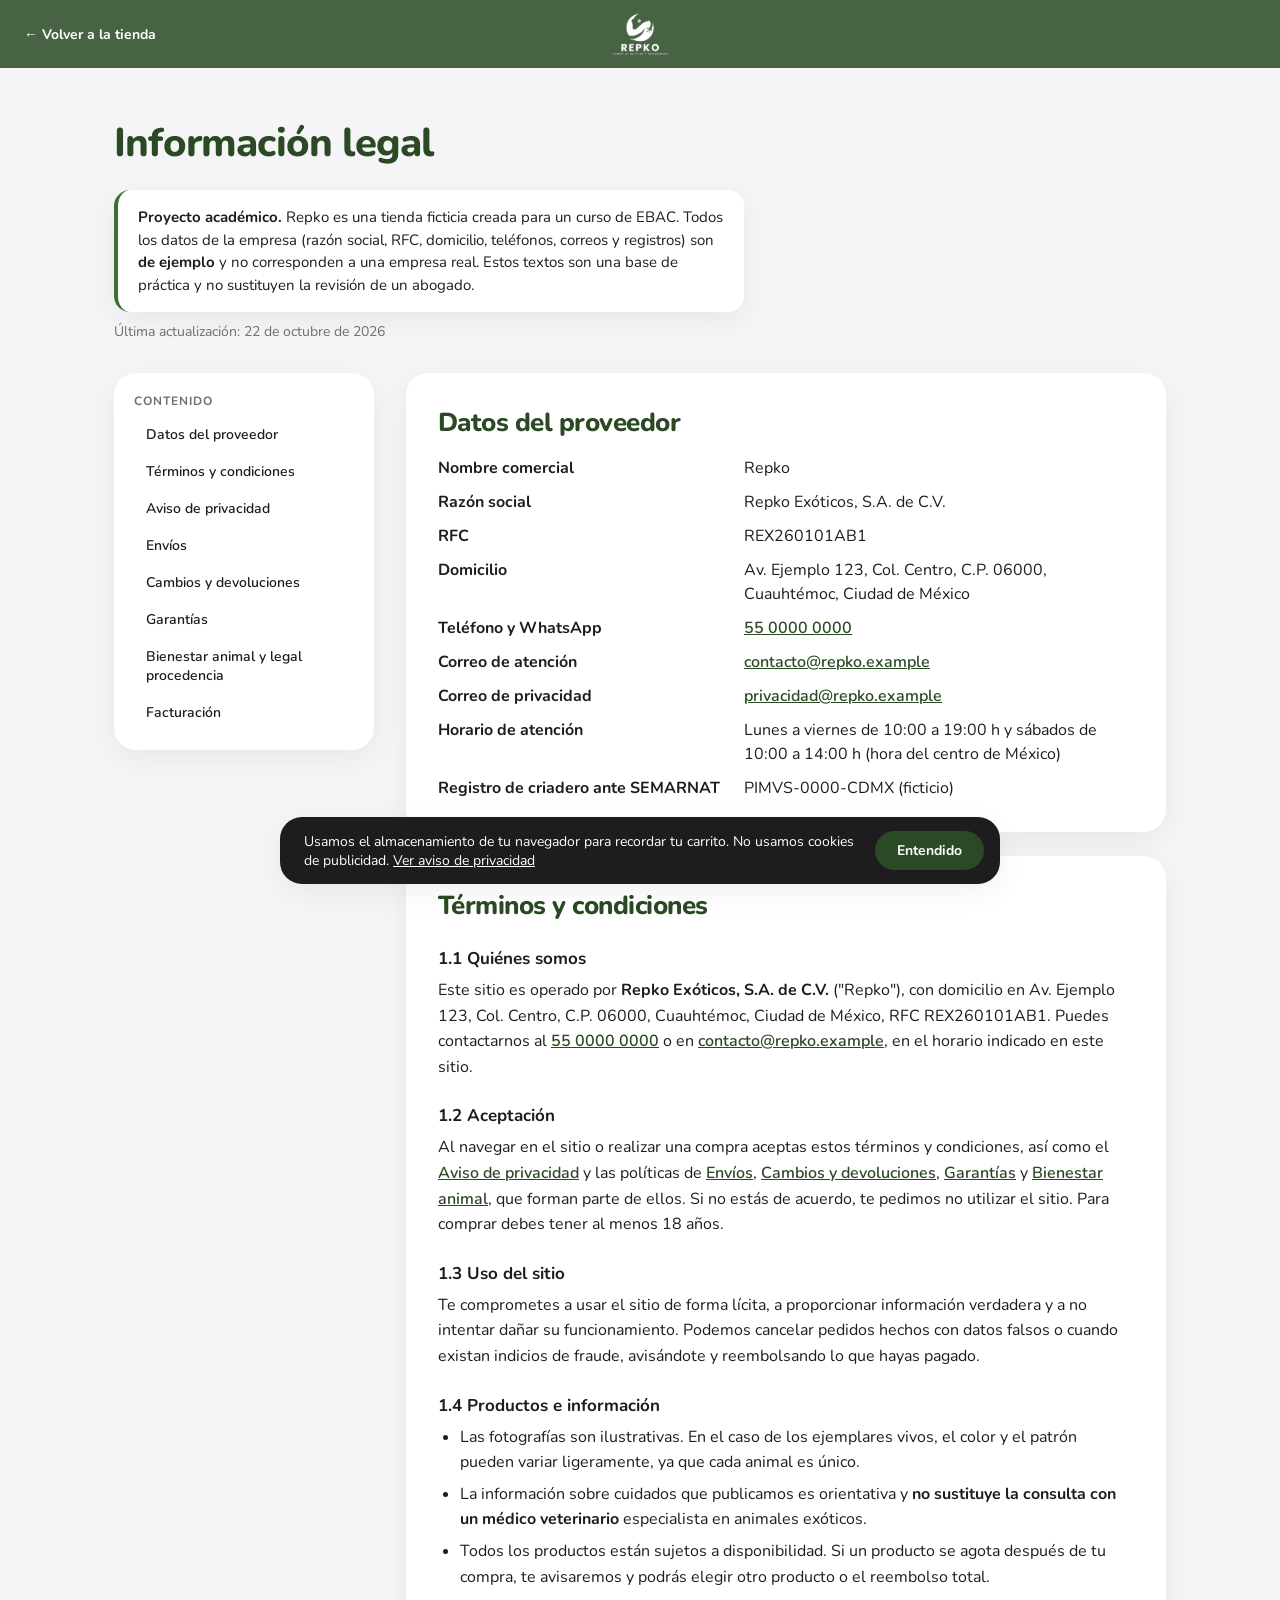
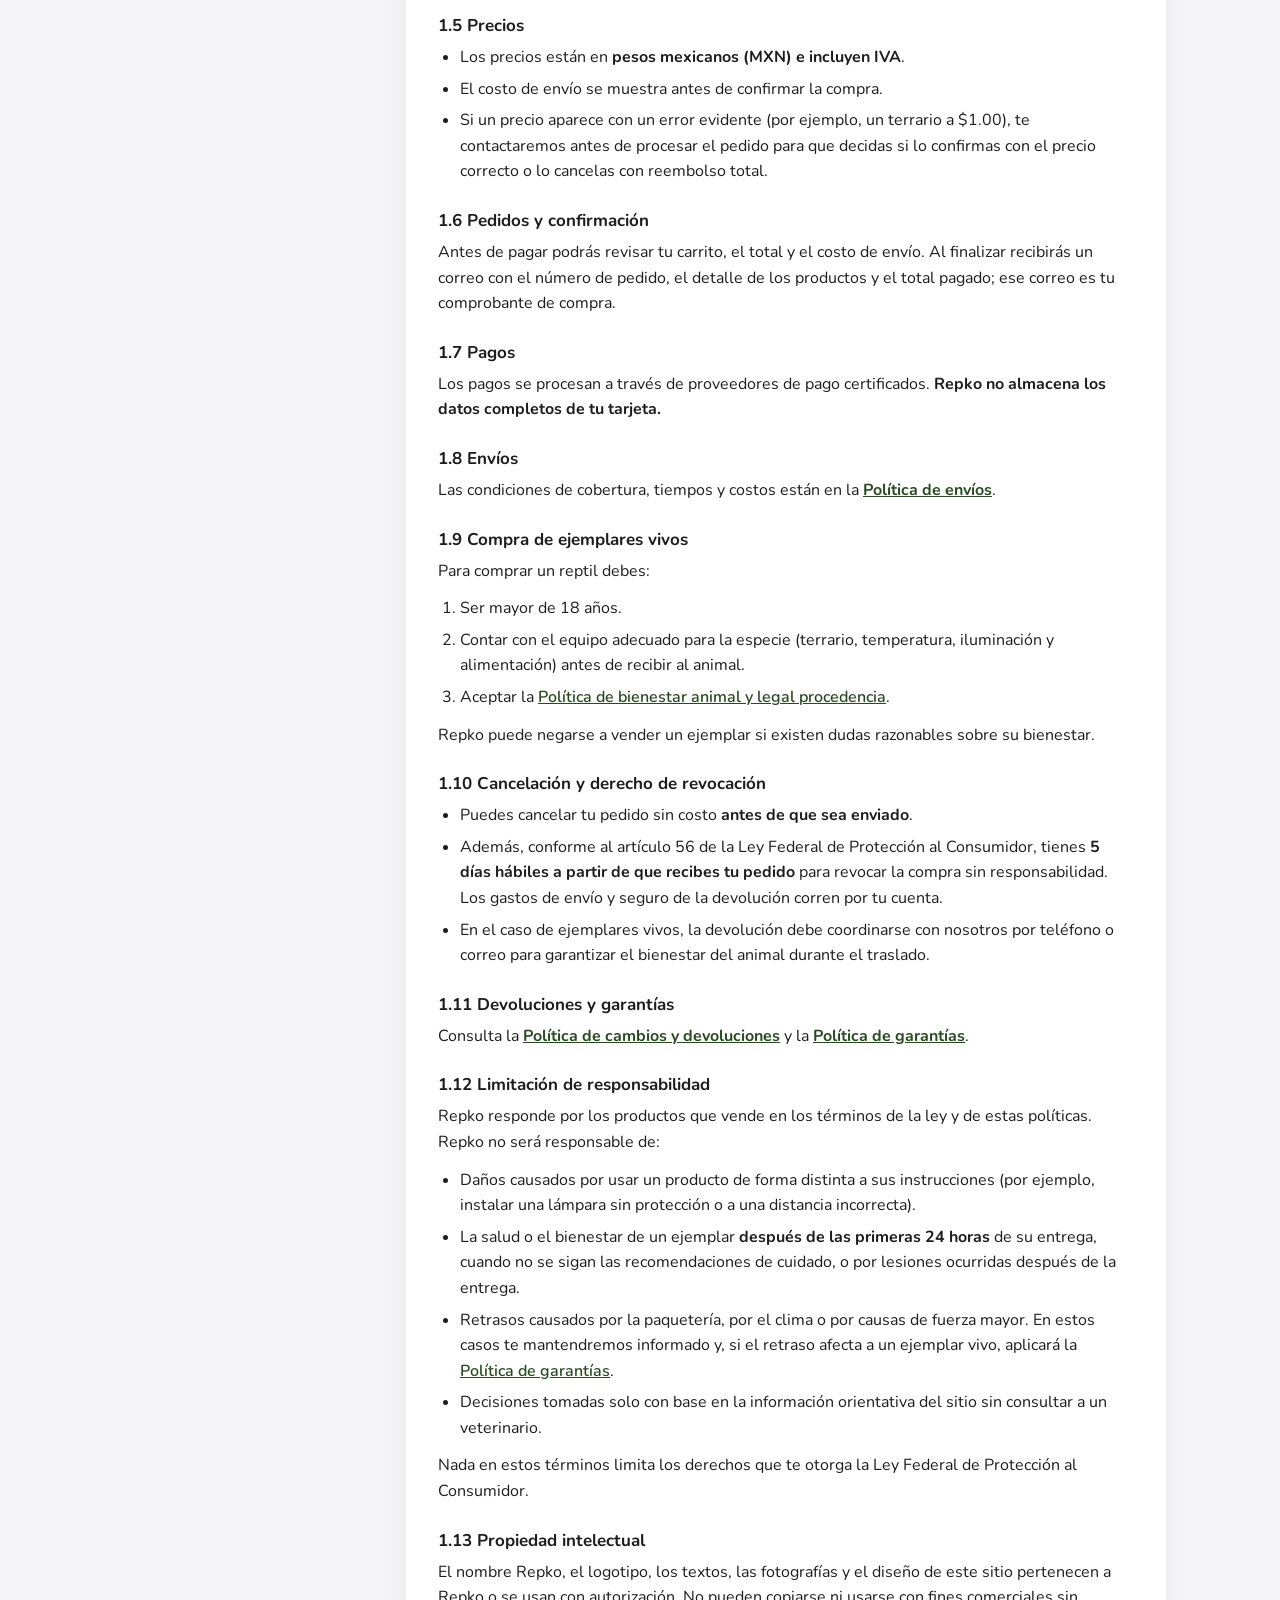
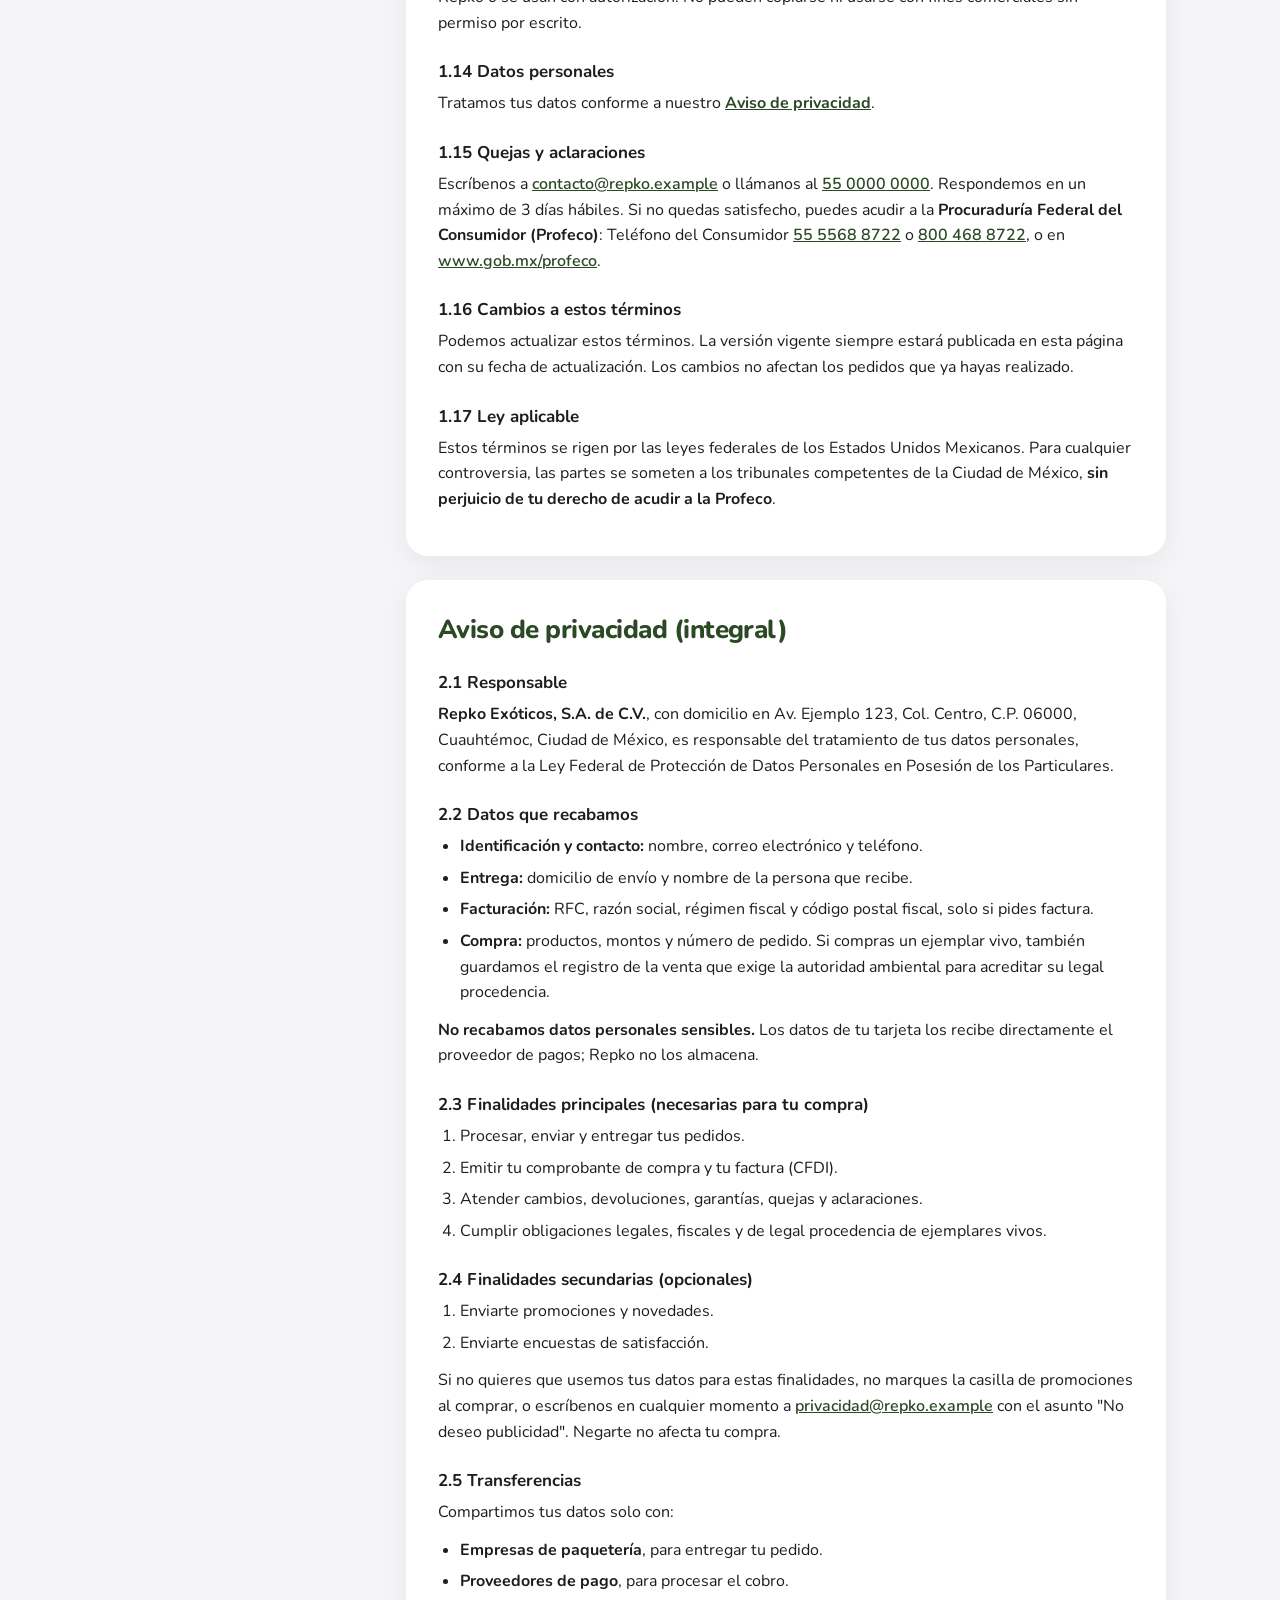
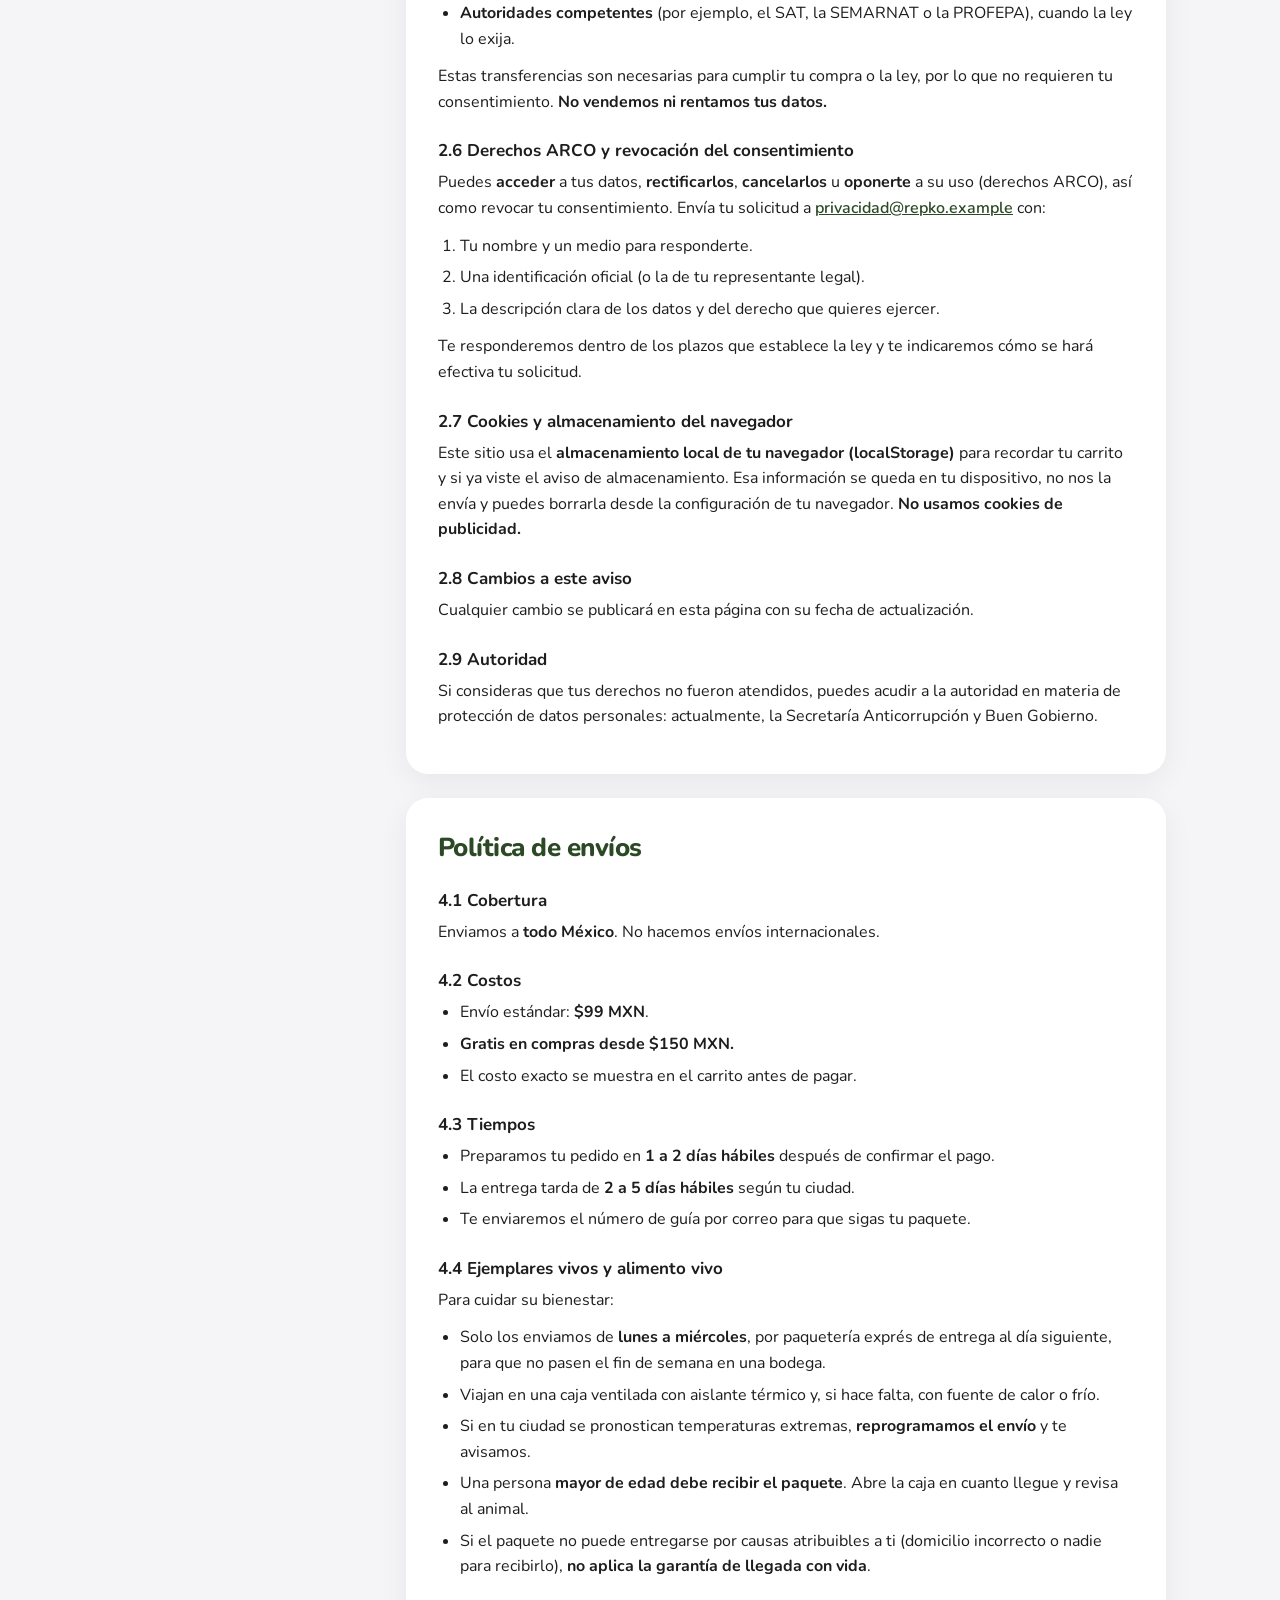
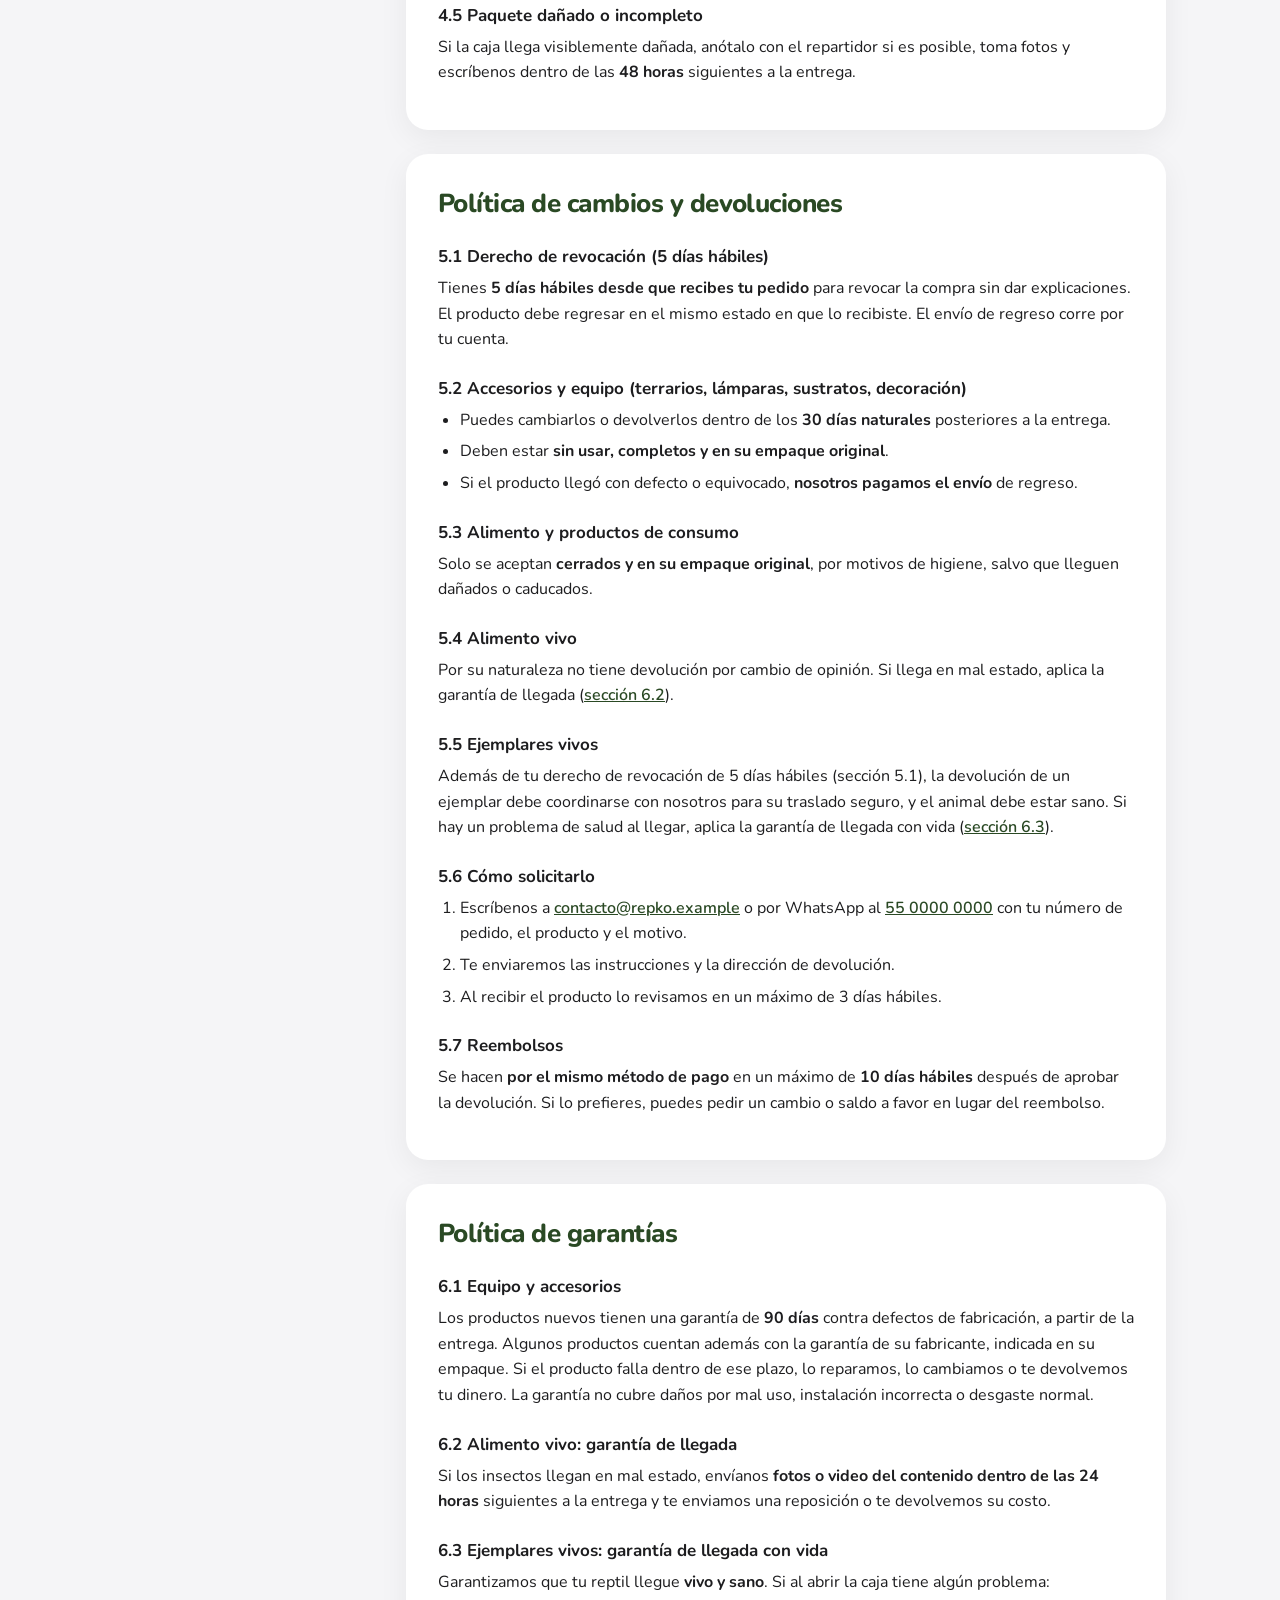
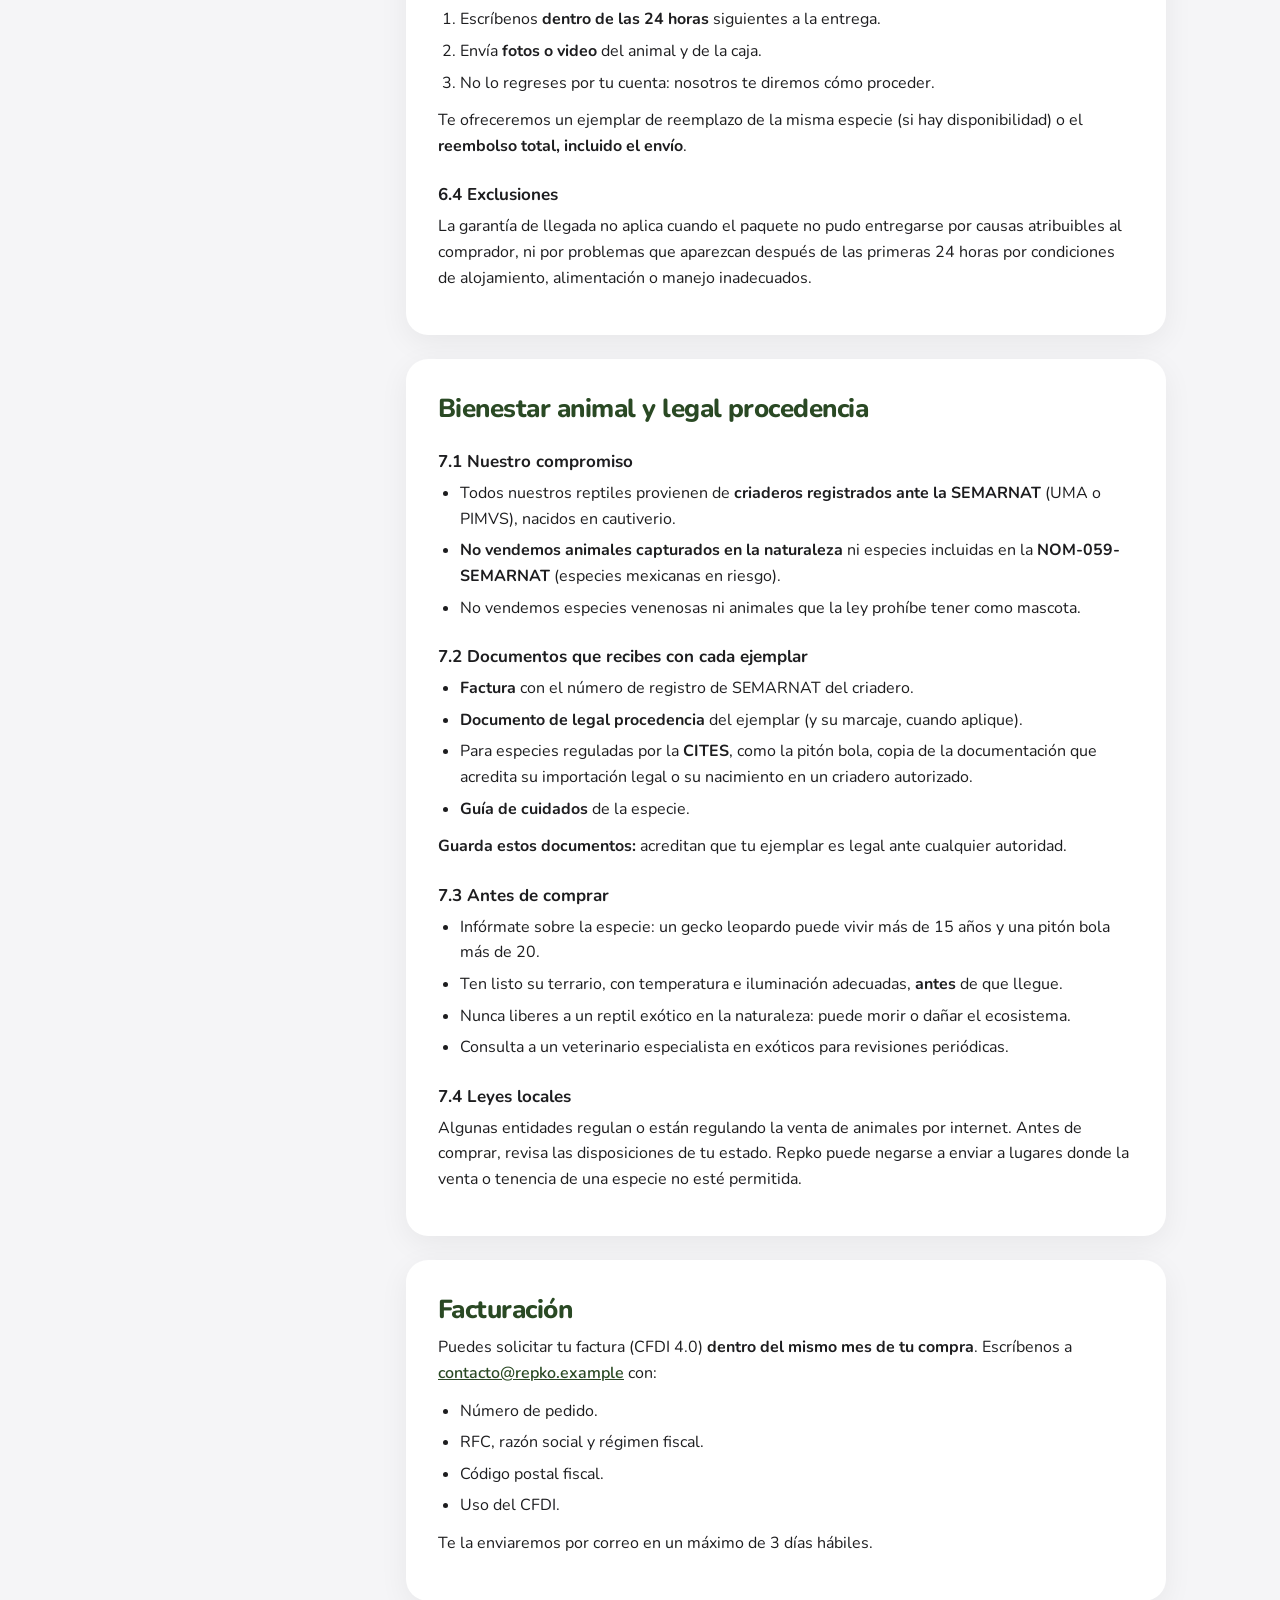
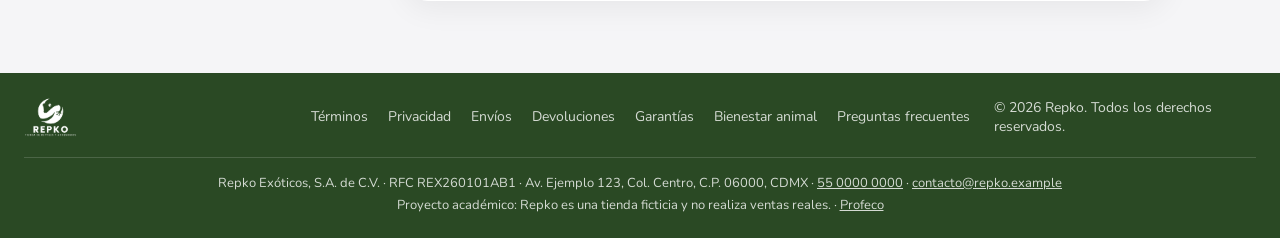
==== legal.html @ b45bcc35 "Preparacion de pagina para informacion y legalidades, clasulas, terminos y conficiones, etc. Confirm" ====
<!DOCTYPE html>
<html lang="es">
<head>
    <meta charset="UTF-8">
    <meta name="viewport" content="width=device-width, initial-scale=1.0">
    <link rel="preconnect" href="https://fonts.googleapis.com">
    <link rel="preconnect" href="https://fonts.gstatic.com" crossorigin>
    <link href="https://fonts.googleapis.com/css2?family=Nunito:ital,wght@0,200..1000;1,200..1000&display=swap" rel="stylesheet">
    <link rel="stylesheet" href="css/styles.css">
    <title>Información legal | Repko</title>
</head>
<body>
    <header class="header header--legal">
        <a class="header__back" href="index.html">← Volver a la tienda</a>
        <a class="header__home" href="index.html">
            <img class="header__logo" src="img/logos/repko_logo_blanco_transparente.png" alt="Repko, ir a la tienda">
        </a>
    </header>

    <main class="legal">
        <div class="legal__intro">
            <h1 class="legal__title">Información legal</h1>
            <p class="legal__notice"><strong>Proyecto académico.</strong> Repko es una tienda ficticia creada para un curso de EBAC. Todos los datos de la empresa (razón social, RFC, domicilio, teléfonos, correos y registros) son <strong>de ejemplo</strong> y no corresponden a una empresa real. Estos textos son una base de práctica y no sustituyen la revisión de un abogado.</p>
            <p class="legal__updated">Última actualización: 22 de octubre de 2026</p>
        </div>

        <div class="legal__layout">
            <!-- Índice -->
            <nav class="legal__index" aria-label="Índice de la información legal">
                <p class="legal__index-title">Contenido</p>
                <ul class="legal__index-list">
                    <li><a class="legal__index-link" href="#proveedor">Datos del proveedor</a></li>
                    <li><a class="legal__index-link" href="#terminos">Términos y condiciones</a></li>
                    <li><a class="legal__index-link" href="#privacidad">Aviso de privacidad</a></li>
                    <li><a class="legal__index-link" href="#envios">Envíos</a></li>
                    <li><a class="legal__index-link" href="#devoluciones">Cambios y devoluciones</a></li>
                    <li><a class="legal__index-link" href="#garantias">Garantías</a></li>
                    <li><a class="legal__index-link" href="#bienestar">Bienestar animal y legal procedencia</a></li>
                    <li><a class="legal__index-link" href="#facturacion">Facturación</a></li>
                </ul>
            </nav>

            <div class="legal__content">
                <!-- 0. Datos del proveedor -->
                <section class="legal__section" id="proveedor">
                    <h2 class="legal__heading">Datos del proveedor</h2>
                    <dl class="legal__data">
                        <dt>Nombre comercial</dt>
                        <dd>Repko</dd>
                        <dt>Razón social</dt>
                        <dd>Repko Exóticos, S.A. de C.V.</dd>
                        <dt>RFC</dt>
                        <dd>REX260101AB1</dd>
                        <dt>Domicilio</dt>
                        <dd>Av. Ejemplo 123, Col. Centro, C.P. 06000, Cuauhtémoc, Ciudad de México</dd>
                        <dt>Teléfono y WhatsApp</dt>
                        <dd><a href="tel:+525500000000">55 0000 0000</a></dd>
                        <dt>Correo de atención</dt>
                        <dd><a href="mailto:contacto@repko.example">contacto@repko.example</a></dd>
                        <dt>Correo de privacidad</dt>
                        <dd><a href="mailto:privacidad@repko.example">privacidad@repko.example</a></dd>
                        <dt>Horario de atención</dt>
                        <dd>Lunes a viernes de 10:00 a 19:00 h y sábados de 10:00 a 14:00 h (hora del centro de México)</dd>
                        <dt>Registro de criadero ante SEMARNAT</dt>
                        <dd>PIMVS-0000-CDMX (ficticio)</dd>
                    </dl>
                </section>

                <!-- 1. Términos y condiciones -->
                <section class="legal__section" id="terminos">
                    <h2 class="legal__heading">Términos y condiciones</h2>

                    <h3>1.1 Quiénes somos</h3>
                    <p>Este sitio es operado por <strong>Repko Exóticos, S.A. de C.V.</strong> ("Repko"), con domicilio en Av. Ejemplo 123, Col. Centro, C.P. 06000, Cuauhtémoc, Ciudad de México, RFC REX260101AB1. Puedes contactarnos al <a href="tel:+525500000000">55 0000 0000</a> o en <a href="mailto:contacto@repko.example">contacto@repko.example</a>, en el horario indicado en este sitio.</p>

                    <h3>1.2 Aceptación</h3>
                    <p>Al navegar en el sitio o realizar una compra aceptas estos términos y condiciones, así como el <a href="#privacidad">Aviso de privacidad</a> y las políticas de <a href="#envios">Envíos</a>, <a href="#devoluciones">Cambios y devoluciones</a>, <a href="#garantias">Garantías</a> y <a href="#bienestar">Bienestar animal</a>, que forman parte de ellos. Si no estás de acuerdo, te pedimos no utilizar el sitio. Para comprar debes tener al menos 18 años.</p>

                    <h3>1.3 Uso del sitio</h3>
                    <p>Te comprometes a usar el sitio de forma lícita, a proporcionar información verdadera y a no intentar dañar su funcionamiento. Podemos cancelar pedidos hechos con datos falsos o cuando existan indicios de fraude, avisándote y reembolsando lo que hayas pagado.</p>

                    <h3>1.4 Productos e información</h3>
                    <ul>
                        <li>Las fotografías son ilustrativas. En el caso de los ejemplares vivos, el color y el patrón pueden variar ligeramente, ya que cada animal es único.</li>
                        <li>La información sobre cuidados que publicamos es orientativa y <strong>no sustituye la consulta con un médico veterinario</strong> especialista en animales exóticos.</li>
                        <li>Todos los productos están sujetos a disponibilidad. Si un producto se agota después de tu compra, te avisaremos y podrás elegir otro producto o el reembolso total.</li>
                    </ul>

                    <h3>1.5 Precios</h3>
                    <ul>
                        <li>Los precios están en <strong>pesos mexicanos (MXN) e incluyen IVA</strong>.</li>
                        <li>El costo de envío se muestra antes de confirmar la compra.</li>
                        <li>Si un precio aparece con un error evidente (por ejemplo, un terrario a $1.00), te contactaremos antes de procesar el pedido para que decidas si lo confirmas con el precio correcto o lo cancelas con reembolso total.</li>
                    </ul>

                    <h3>1.6 Pedidos y confirmación</h3>
                    <p>Antes de pagar podrás revisar tu carrito, el total y el costo de envío. Al finalizar recibirás un correo con el número de pedido, el detalle de los productos y el total pagado; ese correo es tu comprobante de compra.</p>

                    <h3>1.7 Pagos</h3>
                    <p>Los pagos se procesan a través de proveedores de pago certificados. <strong>Repko no almacena los datos completos de tu tarjeta.</strong></p>

                    <h3>1.8 Envíos</h3>
                    <p>Las condiciones de cobertura, tiempos y costos están en la <a href="#envios"><strong>Política de envíos</strong></a>.</p>

                    <h3>1.9 Compra de ejemplares vivos</h3>
                    <p>Para comprar un reptil debes:</p>
                    <ol>
                        <li>Ser mayor de 18 años.</li>
                        <li>Contar con el equipo adecuado para la especie (terrario, temperatura, iluminación y alimentación) antes de recibir al animal.</li>
                        <li>Aceptar la <a href="#bienestar">Política de bienestar animal y legal procedencia</a>.</li>
                    </ol>
                    <p>Repko puede negarse a vender un ejemplar si existen dudas razonables sobre su bienestar.</p>

                    <h3>1.10 Cancelación y derecho de revocación</h3>
                    <ul>
                        <li>Puedes cancelar tu pedido sin costo <strong>antes de que sea enviado</strong>.</li>
                        <li>Además, conforme al artículo 56 de la Ley Federal de Protección al Consumidor, tienes <strong>5 días hábiles a partir de que recibes tu pedido</strong> para revocar la compra sin responsabilidad. Los gastos de envío y seguro de la devolución corren por tu cuenta.</li>
                        <li>En el caso de ejemplares vivos, la devolución debe coordinarse con nosotros por teléfono o correo para garantizar el bienestar del animal durante el traslado.</li>
                    </ul>

                    <h3>1.11 Devoluciones y garantías</h3>
                    <p>Consulta la <a href="#devoluciones"><strong>Política de cambios y devoluciones</strong></a> y la <a href="#garantias"><strong>Política de garantías</strong></a>.</p>

                    <h3>1.12 Limitación de responsabilidad</h3>
                    <p>Repko responde por los productos que vende en los términos de la ley y de estas políticas. Repko no será responsable de:</p>
                    <ul>
                        <li>Daños causados por usar un producto de forma distinta a sus instrucciones (por ejemplo, instalar una lámpara sin protección o a una distancia incorrecta).</li>
                        <li>La salud o el bienestar de un ejemplar <strong>después de las primeras 24 horas</strong> de su entrega, cuando no se sigan las recomendaciones de cuidado, o por lesiones ocurridas después de la entrega.</li>
                        <li>Retrasos causados por la paquetería, por el clima o por causas de fuerza mayor. En estos casos te mantendremos informado y, si el retraso afecta a un ejemplar vivo, aplicará la <a href="#garantias">Política de garantías</a>.</li>
                        <li>Decisiones tomadas solo con base en la información orientativa del sitio sin consultar a un veterinario.</li>
                    </ul>
                    <p>Nada en estos términos limita los derechos que te otorga la Ley Federal de Protección al Consumidor.</p>

                    <h3>1.13 Propiedad intelectual</h3>
                    <p>El nombre Repko, el logotipo, los textos, las fotografías y el diseño de este sitio pertenecen a Repko o se usan con autorización. No pueden copiarse ni usarse con fines comerciales sin permiso por escrito.</p>

                    <h3>1.14 Datos personales</h3>
                    <p>Tratamos tus datos conforme a nuestro <a href="#privacidad"><strong>Aviso de privacidad</strong></a>.</p>

                    <h3>1.15 Quejas y aclaraciones</h3>
                    <p>Escríbenos a <a href="mailto:contacto@repko.example">contacto@repko.example</a> o llámanos al <a href="tel:+525500000000">55 0000 0000</a>. Respondemos en un máximo de 3 días hábiles. Si no quedas satisfecho, puedes acudir a la <strong>Procuraduría Federal del Consumidor (Profeco)</strong>: Teléfono del Consumidor <a href="tel:+525555688722">55 5568 8722</a> o <a href="tel:8004688722">800 468 8722</a>, o en <a href="https://www.gob.mx/profeco" target="_blank" rel="noopener">www.gob.mx/profeco</a>.</p>

                    <h3>1.16 Cambios a estos términos</h3>
                    <p>Podemos actualizar estos términos. La versión vigente siempre estará publicada en esta página con su fecha de actualización. Los cambios no afectan los pedidos que ya hayas realizado.</p>

                    <h3>1.17 Ley aplicable</h3>
                    <p>Estos términos se rigen por las leyes federales de los Estados Unidos Mexicanos. Para cualquier controversia, las partes se someten a los tribunales competentes de la Ciudad de México, <strong>sin perjuicio de tu derecho de acudir a la Profeco</strong>.</p>
                </section>

                <!-- 2. Aviso de privacidad -->
                <section class="legal__section" id="privacidad">
                    <h2 class="legal__heading">Aviso de privacidad (integral)</h2>

                    <h3>2.1 Responsable</h3>
                    <p><strong>Repko Exóticos, S.A. de C.V.</strong>, con domicilio en Av. Ejemplo 123, Col. Centro, C.P. 06000, Cuauhtémoc, Ciudad de México, es responsable del tratamiento de tus datos personales, conforme a la Ley Federal de Protección de Datos Personales en Posesión de los Particulares.</p>

                    <h3>2.2 Datos que recabamos</h3>
                    <ul>
                        <li><strong>Identificación y contacto:</strong> nombre, correo electrónico y teléfono.</li>
                        <li><strong>Entrega:</strong> domicilio de envío y nombre de la persona que recibe.</li>
                        <li><strong>Facturación:</strong> RFC, razón social, régimen fiscal y código postal fiscal, solo si pides factura.</li>
                        <li><strong>Compra:</strong> productos, montos y número de pedido. Si compras un ejemplar vivo, también guardamos el registro de la venta que exige la autoridad ambiental para acreditar su legal procedencia.</li>
                    </ul>
                    <p><strong>No recabamos datos personales sensibles.</strong> Los datos de tu tarjeta los recibe directamente el proveedor de pagos; Repko no los almacena.</p>

                    <h3>2.3 Finalidades principales (necesarias para tu compra)</h3>
                    <ol>
                        <li>Procesar, enviar y entregar tus pedidos.</li>
                        <li>Emitir tu comprobante de compra y tu factura (CFDI).</li>
                        <li>Atender cambios, devoluciones, garantías, quejas y aclaraciones.</li>
                        <li>Cumplir obligaciones legales, fiscales y de legal procedencia de ejemplares vivos.</li>
                    </ol>

                    <h3>2.4 Finalidades secundarias (opcionales)</h3>
                    <ol>
                        <li>Enviarte promociones y novedades.</li>
                        <li>Enviarte encuestas de satisfacción.</li>
                    </ol>
                    <p>Si no quieres que usemos tus datos para estas finalidades, no marques la casilla de promociones al comprar, o escríbenos en cualquier momento a <a href="mailto:privacidad@repko.example">privacidad@repko.example</a> con el asunto "No deseo publicidad". Negarte no afecta tu compra.</p>

                    <h3>2.5 Transferencias</h3>
                    <p>Compartimos tus datos solo con:</p>
                    <ul>
                        <li><strong>Empresas de paquetería</strong>, para entregar tu pedido.</li>
                        <li><strong>Proveedores de pago</strong>, para procesar el cobro.</li>
                        <li><strong>Autoridades competentes</strong> (por ejemplo, el SAT, la SEMARNAT o la PROFEPA), cuando la ley lo exija.</li>
                    </ul>
                    <p>Estas transferencias son necesarias para cumplir tu compra o la ley, por lo que no requieren tu consentimiento. <strong>No vendemos ni rentamos tus datos.</strong></p>

                    <h3>2.6 Derechos ARCO y revocación del consentimiento</h3>
                    <p>Puedes <strong>acceder</strong> a tus datos, <strong>rectificarlos</strong>, <strong>cancelarlos</strong> u <strong>oponerte</strong> a su uso (derechos ARCO), así como revocar tu consentimiento. Envía tu solicitud a <a href="mailto:privacidad@repko.example">privacidad@repko.example</a> con:</p>
                    <ol>
                        <li>Tu nombre y un medio para responderte.</li>
                        <li>Una identificación oficial (o la de tu representante legal).</li>
                        <li>La descripción clara de los datos y del derecho que quieres ejercer.</li>
                    </ol>
                    <p>Te responderemos dentro de los plazos que establece la ley y te indicaremos cómo se hará efectiva tu solicitud.</p>

                    <h3>2.7 Cookies y almacenamiento del navegador</h3>
                    <p>Este sitio usa el <strong>almacenamiento local de tu navegador (localStorage)</strong> para recordar tu carrito y si ya viste el aviso de almacenamiento. Esa información se queda en tu dispositivo, no nos la envía y puedes borrarla desde la configuración de tu navegador. <strong>No usamos cookies de publicidad.</strong></p>

                    <h3>2.8 Cambios a este aviso</h3>
                    <p>Cualquier cambio se publicará en esta página con su fecha de actualización.</p>

                    <h3>2.9 Autoridad</h3>
                    <p>Si consideras que tus derechos no fueron atendidos, puedes acudir a la autoridad en materia de protección de datos personales: actualmente, la Secretaría Anticorrupción y Buen Gobierno.</p>
                </section>

                <!-- 4. Política de envíos -->
                <section class="legal__section" id="envios">
                    <h2 class="legal__heading">Política de envíos</h2>

                    <h3>4.1 Cobertura</h3>
                    <p>Enviamos a <strong>todo México</strong>. No hacemos envíos internacionales.</p>

                    <h3>4.2 Costos</h3>
                    <ul>
                        <li>Envío estándar: <strong>$99 MXN</strong>.</li>
                        <li><strong>Gratis en compras desde $150 MXN.</strong></li>
                        <li>El costo exacto se muestra en el carrito antes de pagar.</li>
                    </ul>

                    <h3>4.3 Tiempos</h3>
                    <ul>
                        <li>Preparamos tu pedido en <strong>1 a 2 días hábiles</strong> después de confirmar el pago.</li>
                        <li>La entrega tarda de <strong>2 a 5 días hábiles</strong> según tu ciudad.</li>
                        <li>Te enviaremos el número de guía por correo para que sigas tu paquete.</li>
                    </ul>

                    <h3>4.4 Ejemplares vivos y alimento vivo</h3>
                    <p>Para cuidar su bienestar:</p>
                    <ul>
                        <li>Solo los enviamos de <strong>lunes a miércoles</strong>, por paquetería exprés de entrega al día siguiente, para que no pasen el fin de semana en una bodega.</li>
                        <li>Viajan en una caja ventilada con aislante térmico y, si hace falta, con fuente de calor o frío.</li>
                        <li>Si en tu ciudad se pronostican temperaturas extremas, <strong>reprogramamos el envío</strong> y te avisamos.</li>
                        <li>Una persona <strong>mayor de edad debe recibir el paquete</strong>. Abre la caja en cuanto llegue y revisa al animal.</li>
                        <li>Si el paquete no puede entregarse por causas atribuibles a ti (domicilio incorrecto o nadie para recibirlo), <strong>no aplica la garantía de llegada con vida</strong>.</li>
                    </ul>

                    <h3>4.5 Paquete dañado o incompleto</h3>
                    <p>Si la caja llega visiblemente dañada, anótalo con el repartidor si es posible, toma fotos y escríbenos dentro de las <strong>48 horas</strong> siguientes a la entrega.</p>
                </section>

                <!-- 5. Política de cambios y devoluciones -->
                <section class="legal__section" id="devoluciones">
                    <h2 class="legal__heading">Política de cambios y devoluciones</h2>

                    <h3>5.1 Derecho de revocación (5 días hábiles)</h3>
                    <p>Tienes <strong>5 días hábiles desde que recibes tu pedido</strong> para revocar la compra sin dar explicaciones. El producto debe regresar en el mismo estado en que lo recibiste. El envío de regreso corre por tu cuenta.</p>

                    <h3>5.2 Accesorios y equipo (terrarios, lámparas, sustratos, decoración)</h3>
                    <ul>
                        <li>Puedes cambiarlos o devolverlos dentro de los <strong>30 días naturales</strong> posteriores a la entrega.</li>
                        <li>Deben estar <strong>sin usar, completos y en su empaque original</strong>.</li>
                        <li>Si el producto llegó con defecto o equivocado, <strong>nosotros pagamos el envío</strong> de regreso.</li>
                    </ul>

                    <h3>5.3 Alimento y productos de consumo</h3>
                    <p>Solo se aceptan <strong>cerrados y en su empaque original</strong>, por motivos de higiene, salvo que lleguen dañados o caducados.</p>

                    <h3>5.4 Alimento vivo</h3>
                    <p>Por su naturaleza no tiene devolución por cambio de opinión. Si llega en mal estado, aplica la garantía de llegada (<a href="#garantias">sección 6.2</a>).</p>

                    <h3>5.5 Ejemplares vivos</h3>
                    <p>Además de tu derecho de revocación de 5 días hábiles (sección 5.1), la devolución de un ejemplar debe coordinarse con nosotros para su traslado seguro, y el animal debe estar sano. Si hay un problema de salud al llegar, aplica la garantía de llegada con vida (<a href="#garantias">sección 6.3</a>).</p>

                    <h3>5.6 Cómo solicitarlo</h3>
                    <ol>
                        <li>Escríbenos a <a href="mailto:contacto@repko.example">contacto@repko.example</a> o por WhatsApp al <a href="tel:+525500000000">55 0000 0000</a> con tu número de pedido, el producto y el motivo.</li>
                        <li>Te enviaremos las instrucciones y la dirección de devolución.</li>
                        <li>Al recibir el producto lo revisamos en un máximo de 3 días hábiles.</li>
                    </ol>

                    <h3>5.7 Reembolsos</h3>
                    <p>Se hacen <strong>por el mismo método de pago</strong> en un máximo de <strong>10 días hábiles</strong> después de aprobar la devolución. Si lo prefieres, puedes pedir un cambio o saldo a favor en lugar del reembolso.</p>
                </section>

                <!-- 6. Política de garantías -->
                <section class="legal__section" id="garantias">
                    <h2 class="legal__heading">Política de garantías</h2>

                    <h3>6.1 Equipo y accesorios</h3>
                    <p>Los productos nuevos tienen una garantía de <strong>90 días</strong> contra defectos de fabricación, a partir de la entrega. Algunos productos cuentan además con la garantía de su fabricante, indicada en su empaque. Si el producto falla dentro de ese plazo, lo reparamos, lo cambiamos o te devolvemos tu dinero. La garantía no cubre daños por mal uso, instalación incorrecta o desgaste normal.</p>

                    <h3>6.2 Alimento vivo: garantía de llegada</h3>
                    <p>Si los insectos llegan en mal estado, envíanos <strong>fotos o video del contenido dentro de las 24 horas</strong> siguientes a la entrega y te enviamos una reposición o te devolvemos su costo.</p>

                    <h3>6.3 Ejemplares vivos: garantía de llegada con vida</h3>
                    <p>Garantizamos que tu reptil llegue <strong>vivo y sano</strong>. Si al abrir la caja tiene algún problema:</p>
                    <ol>
                        <li>Escríbenos <strong>dentro de las 24 horas</strong> siguientes a la entrega.</li>
                        <li>Envía <strong>fotos o video</strong> del animal y de la caja.</li>
                        <li>No lo regreses por tu cuenta: nosotros te diremos cómo proceder.</li>
                    </ol>
                    <p>Te ofreceremos un ejemplar de reemplazo de la misma especie (si hay disponibilidad) o el <strong>reembolso total, incluido el envío</strong>.</p>

                    <h3>6.4 Exclusiones</h3>
                    <p>La garantía de llegada no aplica cuando el paquete no pudo entregarse por causas atribuibles al comprador, ni por problemas que aparezcan después de las primeras 24 horas por condiciones de alojamiento, alimentación o manejo inadecuados.</p>
                </section>

                <!-- 7. Bienestar animal y legal procedencia -->
                <section class="legal__section" id="bienestar">
                    <h2 class="legal__heading">Bienestar animal y legal procedencia</h2>

                    <h3>7.1 Nuestro compromiso</h3>
                    <ul>
                        <li>Todos nuestros reptiles provienen de <strong>criaderos registrados ante la SEMARNAT</strong> (UMA o PIMVS), nacidos en cautiverio.</li>
                        <li><strong>No vendemos animales capturados en la naturaleza</strong> ni especies incluidas en la <strong>NOM-059-SEMARNAT</strong> (especies mexicanas en riesgo).</li>
                        <li>No vendemos especies venenosas ni animales que la ley prohíbe tener como mascota.</li>
                    </ul>

                    <h3>7.2 Documentos que recibes con cada ejemplar</h3>
                    <ul>
                        <li><strong>Factura</strong> con el número de registro de SEMARNAT del criadero.</li>
                        <li><strong>Documento de legal procedencia</strong> del ejemplar (y su marcaje, cuando aplique).</li>
                        <li>Para especies reguladas por la <strong>CITES</strong>, como la pitón bola, copia de la documentación que acredita su importación legal o su nacimiento en un criadero autorizado.</li>
                        <li><strong>Guía de cuidados</strong> de la especie.</li>
                    </ul>
                    <p><strong>Guarda estos documentos:</strong> acreditan que tu ejemplar es legal ante cualquier autoridad.</p>

                    <h3>7.3 Antes de comprar</h3>
                    <ul>
                        <li>Infórmate sobre la especie: un gecko leopardo puede vivir más de 15 años y una pitón bola más de 20.</li>
                        <li>Ten listo su terrario, con temperatura e iluminación adecuadas, <strong>antes</strong> de que llegue.</li>
                        <li>Nunca liberes a un reptil exótico en la naturaleza: puede morir o dañar el ecosistema.</li>
                        <li>Consulta a un veterinario especialista en exóticos para revisiones periódicas.</li>
                    </ul>

                    <h3>7.4 Leyes locales</h3>
                    <p>Algunas entidades regulan o están regulando la venta de animales por internet. Antes de comprar, revisa las disposiciones de tu estado. Repko puede negarse a enviar a lugares donde la venta o tenencia de una especie no esté permitida.</p>
                </section>

                <!-- 8. Facturación -->
                <section class="legal__section" id="facturacion">
                    <h2 class="legal__heading">Facturación</h2>
                    <p>Puedes solicitar tu factura (CFDI 4.0) <strong>dentro del mismo mes de tu compra</strong>. Escríbenos a <a href="mailto:contacto@repko.example">contacto@repko.example</a> con:</p>
                    <ul>
                        <li>Número de pedido.</li>
                        <li>RFC, razón social y régimen fiscal.</li>
                        <li>Código postal fiscal.</li>
                        <li>Uso del CFDI.</li>
                    </ul>
                    <p>Te la enviaremos por correo en un máximo de 3 días hábiles.</p>
                </section>
            </div>
        </div>
    </main>

    <footer class="footer">
        <img class="footer__logo" src="img/logos/repko_logo_blanco_transparente.png" alt="Logo Repko">
        <nav class="footer__nav" aria-label="Información legal y ayuda">
            <a class="footer__link" href="legal.html#terminos">Términos</a>
            <a class="footer__link" href="legal.html#privacidad">Privacidad</a>
            <a class="footer__link" href="legal.html#envios">Envíos</a>
            <a class="footer__link" href="legal.html#devoluciones">Devoluciones</a>
            <a class="footer__link" href="legal.html#garantias">Garantías</a>
            <a class="footer__link" href="legal.html#bienestar">Bienestar animal</a>
            <a class="footer__link" href="index.html#faq">Preguntas frecuentes</a>
        </nav>
        <p class="footer__text">© 2026 Repko. Todos los derechos reservados.</p>
        <div class="footer__legal">
            <p>Repko Exóticos, S.A. de C.V. · RFC REX260101AB1 · Av. Ejemplo 123, Col. Centro, C.P. 06000, CDMX · <a href="tel:+525500000000">55 0000 0000</a> · <a href="mailto:contacto@repko.example">contacto@repko.example</a></p>
            <p>Proyecto académico: Repko es una tienda ficticia y no realiza ventas reales. · <a href="https://www.gob.mx/profeco" target="_blank" rel="noopener">Profeco</a></p>
        </div>
    </footer>

    <div class="storage-notice" role="region" aria-label="Aviso de almacenamiento" hidden>
        <p class="storage-notice__text">Usamos el almacenamiento de tu navegador para recordar tu carrito. No usamos cookies de publicidad. <a href="legal.html#privacidad">Ver aviso de privacidad</a></p>
        <button class="storage-notice__button" type="button">Entendido</button>
    </div>

    <script src="js/avisos.js"></script>
</body>
</html>
---- css/styles.css ----
/* ===== Estilos generales ===== */
* {
  margin: 0;
  padding: 0;
  box-sizing: border-box;
}

body {
  font-family: "Nunito", sans-serif;
  font-size: 16px;
  color: #1d1d1f;
  background-color: #f5f5f7;
  -webkit-font-smoothing: antialiased;
}

img {
  display: block;
  max-width: 100%;
}

button {
  font: inherit;
  border: none;
  cursor: pointer;
}

@media (prefers-reduced-motion: no-preference) {
  html {
    scroll-behavior: smooth;
  }
}
.legal__heading, .legal__title, .faq__title, .products__title, .hero__title {
  font-weight: 800;
  letter-spacing: -0.02em;
}

.confirm__row--total dd, .cart__total-price, .cart__price, .product-card__price {
  font-weight: 800;
  color: #2a4924;
}

.confirm__submit, .storage-notice__button, .cart__checkout, .product-card__button {
  padding: 12px;
  border-radius: 999px;
  background-color: #2a4924;
  color: #ffffff;
  font-weight: 700;
  transition: background-color 0.2s, transform 0.1s;
}
.confirm__submit:hover, .storage-notice__button:hover, .cart__checkout:hover, .product-card__button:hover {
  background-color: #3f6b36;
}
.confirm__submit:active, .storage-notice__button:active, .cart__checkout:active, .product-card__button:active {
  transform: scale(0.97);
}
.confirm__submit:disabled, .storage-notice__button:disabled, .cart__checkout:disabled, .product-card__button:disabled {
  background-color: #e5e5ea;
  color: #6e6e73;
  cursor: not-allowed;
  transform: none;
}

.confirm__title, .menu__title, .cart__title {
  font-size: 20px;
  font-weight: 600;
  letter-spacing: -0.02em;
  color: #2a4924;
}

.menu__close, .cart__close {
  width: 36px;
  height: 36px;
  border-radius: 50%;
  background: transparent;
  color: #1d1d1f;
  font-size: 26px;
  line-height: 1;
  transition: background-color 0.2s;
}
.menu__close:hover, .cart__close:hover {
  background-color: #f5f5f7;
}

/* ===== Header ===== */
.header {
  display: flex;
  align-items: center;
  justify-content: space-between;
  position: sticky;
  top: 0;
  z-index: 10;
  padding: 12px 24px;
  background-color: rgba(42, 73, 36, 0.85);
  backdrop-filter: saturate(180%) blur(20px);
  -webkit-backdrop-filter: saturate(180%) blur(20px);
}
.header__logo {
  width: auto;
  height: 44px;
}
.header__button {
  position: relative;
  display: grid;
  place-items: center;
  width: 40px;
  height: 40px;
  border-radius: 50%;
  background: transparent;
  transition: background-color 0.2s;
}
.header__button:hover {
  background-color: rgba(255, 255, 255, 0.15);
}
.header__icon {
  width: 26px;
  filter: invert(1);
}
.header__count {
  position: absolute;
  top: 0;
  right: -2px;
  display: grid;
  place-items: center;
  min-width: 18px;
  height: 18px;
  padding: 0 5px;
  border-radius: 999px;
  background-color: #ffffff;
  color: #2a4924;
  font-size: 11px;
  font-weight: 800;
  transform: scale(0);
  transition: transform 0.2s;
}
.header__count--visible {
  transform: scale(1);
}

.header--legal {
  display: grid;
  grid-template-columns: 1fr auto 1fr;
  gap: 12px;
}

.header__back {
  color: #ffffff;
  font-size: 14px;
  font-weight: 700;
  text-decoration: none;
}
.header__back:hover {
  text-decoration: underline;
}

.header__home {
  display: block;
}

/* ===== Hero ===== */
.hero {
  padding: 120px 24px;
  text-align: center;
  color: #ffffff;
  background-image: linear-gradient(rgba(0, 0, 0, 0.35), rgba(0, 0, 0, 0.55)), url("../img/backgrounds/hero-bg.jpg");
  background-size: cover;
  background-position: center 30%;
}
.hero__title {
  margin-bottom: 16px;
  font-size: 48px;
  line-height: 1.1;
}
.hero__text {
  max-width: 640px;
  margin: 0 auto;
  font-size: 20px;
  opacity: 0.9;
}
.hero__button {
  display: inline-block;
  margin-top: 28px;
  padding: 14px 32px;
  border-radius: 999px;
  background-color: #ffffff;
  color: #2a4924;
  font-weight: 700;
  text-decoration: none;
  transition: background-color 0.2s, transform 0.1s;
}
.hero__button:hover {
  background-color: #f5f5f7;
}
.hero__button:active {
  transform: scale(0.97);
}

/* ===== Beneficios ===== */
.benefits {
  max-width: 1100px;
  margin: 0 auto;
  padding: 40px 24px 0;
}
.benefits__list {
  display: grid;
  grid-template-columns: repeat(4, 1fr);
  gap: 16px;
  list-style: none;
}
.benefits__item {
  display: flex;
  flex-direction: column;
  align-items: center;
  gap: 10px;
  padding: 20px 12px;
  border-radius: 22px;
  background-color: #ffffff;
  box-shadow: 0 8px 30px rgba(0, 0, 0, 0.06);
  font-size: 15px;
  font-weight: 700;
  text-align: center;
}
.benefits__icon {
  width: 32px;
  height: 32px;
  fill: none;
  stroke: currentColor;
  stroke-width: 1.8;
  stroke-linecap: round;
  stroke-linejoin: round;
  color: #2a4924;
}

/* ===== Productos ===== */
.products {
  max-width: 1100px;
  margin: 0 auto;
  padding: 72px 24px;
  text-align: center;
  scroll-margin-top: 68px;
}
.products__title {
  font-size: 32px;
  color: #2a4924;
}
.products__text {
  max-width: 560px;
  margin: 12px auto 40px;
  color: #6e6e73;
}
.products__count {
  margin-bottom: 24px;
  font-size: 14px;
  color: #6e6e73;
}
.products__grid {
  display: grid;
  grid-template-columns: repeat(auto-fill, minmax(250px, 1fr));
  gap: 24px;
}

/* ===== Filtros ===== */
.filters {
  display: flex;
  flex-wrap: wrap;
  justify-content: center;
  gap: 10px;
  margin-bottom: 16px;
}
.filters__button {
  flex-shrink: 0;
  padding: 8px 18px;
  border: 1px solid #e5e5ea;
  border-radius: 999px;
  background-color: #ffffff;
  color: #1d1d1f;
  font-size: 14px;
  font-weight: 600;
  transition: background-color 0.2s, border-color 0.2s, color 0.2s;
}
.filters__button:hover {
  border-color: #3f6b36;
}
.filters__button[aria-pressed=true] {
  border-color: #2a4924;
  background-color: #2a4924;
  color: #ffffff;
}

/* ===== Etiquetas ===== */
.badge {
  position: absolute;
  top: 10px;
  left: 10px;
  z-index: 1;
  padding: 4px 10px;
  border-radius: 999px;
  color: #ffffff;
  font-size: 12px;
  font-weight: 800;
}

.badge--nuevo {
  background-color: #3f6b36;
}

.badge--top {
  background-color: #1d1d1f;
}

.badge--oferta {
  background-color: #c2410c;
}

.badge--agotado {
  background-color: #6e6e73;
}

/* ===== Tarjeta de producto ===== */
.product-card {
  display: flex;
  flex-direction: column;
  padding: 20px;
  border-radius: 22px;
  background-color: #ffffff;
  box-shadow: 0 8px 30px rgba(0, 0, 0, 0.06);
  text-align: left;
  transition: transform 0.25s, box-shadow 0.25s;
}
.product-card:hover {
  transform: translateY(-4px);
  box-shadow: 0 16px 40px rgba(0, 0, 0, 0.1);
}
.product-card[hidden] {
  display: none;
}
.product-card--agotado .product-card__image {
  opacity: 0.55;
  filter: grayscale(40%);
}
.product-card__media {
  position: relative;
}
.product-card__image {
  border-radius: 16px;
  aspect-ratio: 1/1;
  object-fit: cover;
  width: 100%;
  margin-bottom: 16px;
}
.product-card__title {
  font-size: 18px;
  font-weight: 700;
}
.product-card__text {
  flex: 1;
  margin: 6px 0 16px;
  font-size: 14px;
  color: #6e6e73;
}
.product-card__legal {
  margin-bottom: 12px;
  font-size: 12px;
  color: #6e6e73;
}
.product-card__legal a {
  color: #2a4924;
  font-weight: 700;
}
.product-card__price {
  font-size: 20px;
}
.product-card__prices {
  display: flex;
  align-items: baseline;
  gap: 8px;
}
.product-card__old-price {
  font-size: 14px;
  color: #6e6e73;
}
.product-card__button {
  margin-top: 12px;
}

/* ===== Carrito ===== */
.cart-overlay {
  position: fixed;
  inset: 0;
  z-index: 5;
  background-color: rgba(29, 29, 31, 0.45);
  opacity: 0;
  visibility: hidden;
  transition: opacity 0.3s, visibility 0.3s;
}
.cart-overlay--visible {
  opacity: 1;
  visibility: visible;
}

.cart {
  position: fixed;
  top: 68px;
  bottom: 0;
  right: 0;
  z-index: 20;
  display: flex;
  flex-direction: column;
  width: 380px;
  padding: 24px;
  overflow-y: auto;
  background-color: #ffffff;
  visibility: hidden;
  transition: transform 0.3s ease, visibility 0s 0.3s;
  box-shadow: -19px -1px 22px -15px rgba(0, 0, 0, 0.3);
  transform: translateX(100%);
}
.cart--open {
  transform: translateX(0);
  visibility: visible;
  transition: transform 0.3s ease, visibility 0s;
}
.cart__header {
  display: flex;
  align-items: center;
  justify-content: space-between;
  margin-bottom: 12px;
}
.cart__shipping {
  font-size: 14px;
  color: #6e6e73;
}
.cart__bar {
  height: 6px;
  margin: 8px 0 8px;
  border-radius: 999px;
  background-color: #e5e5ea;
  overflow: hidden;
}
.cart__bar-fill {
  width: 0;
  height: 100%;
  background-color: #3f6b36;
  transition: width 0.3s;
}
.cart__list {
  flex: 1;
  list-style: none;
}
.cart__list:empty {
  flex: 0;
}
.cart__empty {
  display: none;
  flex: 1;
  place-items: center;
  color: #6e6e73;
}
.cart__list:empty + .cart__empty {
  display: grid;
}
.cart__item {
  display: grid;
  grid-template-columns: 64px 1fr auto;
  grid-template-areas: "img nombre borrar" "img cantidad precio";
  column-gap: 16px;
  row-gap: 8px;
  align-items: center;
  padding: 16px 0;
  border-bottom: 1px solid #e5e5ea;
}
.cart__image {
  border-radius: 10px;
  aspect-ratio: 1/1;
  object-fit: cover;
  grid-area: img;
  width: 64px;
}
.cart__name {
  grid-area: nombre;
  font-weight: 600;
  line-height: 1.3;
}
.cart__price {
  grid-area: precio;
  justify-self: end;
}
.cart__qty {
  grid-area: cantidad;
  display: flex;
  align-items: center;
  gap: 10px;
}
.cart__qty-button, .cart__delete {
  display: grid;
  place-items: center;
  border-radius: 50%;
  transition: background-color 0.2s;
}
.cart__qty-button:hover, .cart__delete:hover {
  background-color: #f5f5f7;
}
.cart__qty-button {
  width: 28px;
  height: 28px;
  border: 1px solid #e5e5ea;
  background-color: #ffffff;
}
.cart__qty-icon {
  width: 14px;
}
.cart__qty-number {
  min-width: 16px;
  font-weight: 700;
  text-align: center;
}
.cart__delete {
  grid-area: borrar;
  justify-self: end;
  width: 34px;
  height: 34px;
  background: transparent;
}
.cart__delete-icon {
  width: 20px;
}
.cart__footer {
  padding-top: 16px;
  border-top: 1px solid #e5e5ea;
}
.cart__row {
  display: flex;
  align-items: center;
  justify-content: space-between;
  margin-bottom: 6px;
  font-size: 14px;
  color: #6e6e73;
}
.cart__total {
  display: flex;
  align-items: center;
  justify-content: space-between;
  margin-bottom: 16px;
  font-size: 18px;
  font-weight: 700;
}
.cart__checkout {
  width: 100%;
}

/* ===== Menu ===== */
.menu {
  position: fixed;
  top: 68px;
  bottom: 0;
  left: 0;
  z-index: 20;
  display: flex;
  flex-direction: column;
  width: 380px;
  padding: 24px;
  overflow-y: auto;
  background-color: #ffffff;
  visibility: hidden;
  transition: transform 0.3s ease, visibility 0s 0.3s;
  box-shadow: 19px -1px 22px -15px rgba(0, 0, 0, 0.3);
  transform: translateX(-100%);
}
.menu--open {
  transform: translateX(0);
  visibility: visible;
  transition: transform 0.3s ease, visibility 0s;
}
.menu__header {
  display: flex;
  align-items: center;
  justify-content: space-between;
  margin-bottom: 8px;
}
.menu__label {
  margin: 20px 0 4px;
  font-size: 12px;
  font-weight: 700;
  letter-spacing: 0.08em;
  text-transform: uppercase;
  color: #6e6e73;
}
.menu__link {
  display: block;
  padding: 14px 4px;
  border-bottom: 1px solid #e5e5ea;
  color: #1d1d1f;
  font-weight: 600;
  text-decoration: none;
  transition: color 0.2s;
}
.menu__link:hover {
  color: #3f6b36;
}

/* ===== Preguntas frecuentes ===== */
.faq {
  max-width: 760px;
  margin: 0 auto;
  padding: 0 24px 72px;
  scroll-margin-top: 68px;
}
.faq__title {
  margin-bottom: 24px;
  font-size: 32px;
  color: #2a4924;
  text-align: center;
}
.faq__list {
  display: flex;
  flex-direction: column;
  gap: 12px;
}
.faq__item {
  border-radius: 22px;
  background-color: #ffffff;
  box-shadow: 0 8px 30px rgba(0, 0, 0, 0.06);
}
.faq__item[open] .faq__question::after {
  transform: rotate(45deg);
}
.faq__question {
  display: flex;
  align-items: center;
  justify-content: space-between;
  gap: 16px;
  padding: 20px 24px;
  font-weight: 700;
  list-style: none;
  cursor: pointer;
}
.faq__question::-webkit-details-marker {
  display: none;
}
.faq__question::after {
  content: "+";
  flex-shrink: 0;
  font-size: 24px;
  font-weight: 400;
  line-height: 1;
  color: #2a4924;
  transition: transform 0.2s;
}
.faq__answer {
  padding: 0 24px 20px;
  color: #6e6e73;
  line-height: 1.5;
}
.faq__answer a {
  color: #2a4924;
  font-weight: 700;
}

/* ===== Aviso ===== */
.toast {
  position: fixed;
  bottom: 24px;
  left: 50%;
  z-index: 30;
  padding: 12px 24px;
  border-radius: 999px;
  background-color: #1d1d1f;
  color: #ffffff;
  font-size: 14px;
  font-weight: 600;
  box-shadow: 0 8px 30px rgba(0, 0, 0, 0.06);
  opacity: 0;
  pointer-events: none;
  transform: translate(-50%, 20px);
  transition: opacity 0.3s, transform 0.3s;
}
.toast--visible {
  opacity: 1;
  transform: translate(-50%, 0);
}

/* ===== Footer ===== */
.footer {
  display: grid;
  grid-template-columns: 1fr auto 1fr;
  align-items: center;
  column-gap: 24px;
  padding: 24px;
  background-color: #2a4924;
  color: #ffffff;
}
.footer__logo {
  width: auto;
  height: 40px;
}
.footer__nav {
  display: flex;
  flex-wrap: wrap;
  gap: 20px;
}
.footer__link {
  font-size: 14px;
  color: #ffffff;
  text-decoration: none;
  opacity: 0.8;
  transition: opacity 0.2s;
}
.footer__link:hover {
  opacity: 1;
  text-decoration: underline;
}
.footer__text {
  justify-self: end;
  font-size: 14px;
  opacity: 0.8;
}
.footer__legal {
  grid-column: 1/-1;
  display: flex;
  flex-direction: column;
  gap: 4px;
  margin-top: 20px;
  padding-top: 16px;
  border-top: 1px solid rgba(255, 255, 255, 0.2);
  font-size: 13px;
  text-align: center;
  opacity: 0.8;
}
.footer__legal a {
  color: #ffffff;
}

/* ===== Aviso de almacenamiento ===== */
.storage-notice {
  position: fixed;
  bottom: 16px;
  left: 50%;
  z-index: 15;
  display: flex;
  align-items: center;
  gap: 16px;
  width: min(720px, 100% - 32px);
  padding: 14px 16px 14px 24px;
  border-radius: 22px;
  background-color: #1d1d1f;
  color: #ffffff;
  font-size: 14px;
  box-shadow: 0 8px 30px rgba(0, 0, 0, 0.06);
  transform: translateX(-50%);
}
.storage-notice[hidden] {
  display: none;
}
.storage-notice__text a {
  color: #ffffff;
}
.storage-notice__button {
  flex-shrink: 0;
  padding: 10px 22px;
}

/* ===== Ventana de confirmacion ===== */
.confirm {
  width: min(520px, 100% - 32px);
  max-height: calc(100% - 32px);
  margin: auto;
  padding: 28px;
  border: none;
  border-radius: 22px;
  background-color: #ffffff;
  color: #1d1d1f;
  box-shadow: 0 8px 30px rgba(0, 0, 0, 0.06);
}
.confirm::backdrop {
  background-color: rgba(29, 29, 31, 0.45);
}
.confirm__title {
  margin-bottom: 16px;
}
.confirm__summary {
  margin-bottom: 20px;
  padding: 16px;
  border-radius: 16px;
  background-color: #f5f5f7;
}
.confirm__row {
  display: flex;
  align-items: center;
  justify-content: space-between;
  padding: 3px 0;
  font-size: 14px;
  color: #6e6e73;
}
.confirm__row--total {
  margin-top: 6px;
  padding-top: 9px;
  border-top: 1px solid #e5e5ea;
  font-size: 18px;
  font-weight: 700;
  color: #1d1d1f;
}
.confirm__checks {
  display: flex;
  flex-direction: column;
  gap: 12px;
  margin-bottom: 16px;
}
.confirm__check {
  display: flex;
  align-items: flex-start;
  gap: 10px;
  font-size: 14px;
  line-height: 1.4;
  cursor: pointer;
}
.confirm__check[hidden] {
  display: none;
}
.confirm__check a {
  color: #2a4924;
  font-weight: 700;
}
.confirm__input {
  flex-shrink: 0;
  width: 18px;
  height: 18px;
  margin-top: 1px;
  accent-color: #2a4924;
}
.confirm__note {
  margin-bottom: 8px;
  font-size: 12px;
  line-height: 1.4;
  color: #6e6e73;
}
.confirm__note a {
  color: #2a4924;
}
.confirm__actions {
  display: flex;
  justify-content: flex-end;
  gap: 12px;
  margin-top: 20px;
}
.confirm__back {
  padding: 12px 20px;
  border-radius: 999px;
  background-color: #f5f5f7;
  color: #1d1d1f;
  font-weight: 700;
  transition: background-color 0.2s;
}
.confirm__back:hover {
  background-color: #e5e5ea;
}
.confirm__submit {
  padding: 12px 24px;
}

/* ===== Pagina legal ===== */
.legal {
  max-width: 1100px;
  margin: 0 auto;
  padding: 48px 24px 72px;
}
.legal__title {
  font-size: 40px;
  color: #2a4924;
}
.legal__notice {
  max-width: 70ch;
  margin: 20px 0 10px;
  padding: 16px 20px;
  border-left: 4px solid #3f6b36;
  border-radius: 16px;
  background-color: #ffffff;
  box-shadow: 0 8px 30px rgba(0, 0, 0, 0.06);
  font-size: 15px;
  line-height: 1.5;
}
.legal__updated {
  margin-bottom: 32px;
  font-size: 14px;
  color: #6e6e73;
}
.legal__layout {
  display: grid;
  grid-template-columns: 260px 1fr;
  gap: 32px;
  align-items: start;
}
.legal__index {
  position: sticky;
  top: 92px;
  padding: 20px;
  border-radius: 22px;
  background-color: #ffffff;
  box-shadow: 0 8px 30px rgba(0, 0, 0, 0.06);
}
.legal__index-title {
  margin-bottom: 8px;
  font-size: 12px;
  font-weight: 700;
  letter-spacing: 0.08em;
  text-transform: uppercase;
  color: #6e6e73;
}
.legal__index-list {
  display: flex;
  flex-direction: column;
  gap: 2px;
  list-style: none;
}
.legal__index-link {
  display: block;
  padding: 8px 12px;
  border-radius: 12px;
  color: #1d1d1f;
  font-size: 14px;
  font-weight: 600;
  text-decoration: none;
  transition: background-color 0.2s, color 0.2s;
}
.legal__index-link:hover {
  background-color: #f5f5f7;
  color: #2a4924;
}
.legal__content {
  display: flex;
  flex-direction: column;
  gap: 24px;
  min-width: 0;
}
.legal__section {
  padding: 32px;
  border-radius: 22px;
  background-color: #ffffff;
  box-shadow: 0 8px 30px rgba(0, 0, 0, 0.06);
  scroll-margin-top: 88px;
  overflow-wrap: break-word;
}
.legal__section h3 {
  max-width: 70ch;
  margin: 24px 0 8px;
  font-size: 17px;
  font-weight: 700;
}
.legal__section p,
.legal__section ul,
.legal__section ol {
  max-width: 70ch;
  margin-bottom: 12px;
  line-height: 1.6;
}
.legal__section ul,
.legal__section ol {
  padding-left: 22px;
}
.legal__section li {
  margin-bottom: 6px;
}
.legal__section a {
  color: #2a4924;
  font-weight: 600;
}
.legal__heading {
  margin-bottom: 8px;
  font-size: 26px;
  color: #2a4924;
}
.legal__data {
  display: grid;
  grid-template-columns: max-content 1fr;
  gap: 10px 24px;
  margin-top: 16px;
  line-height: 1.5;
}
.legal__data dt {
  font-weight: 700;
}
.legal__data a {
  color: #2a4924;
  font-weight: 600;
}

/* ===== Responsive ===== */
@media screen and (max-width: 820px) {
  .header {
    padding: 15px 20px;
  }
  .header__logo {
    height: 36px;
  }
  .header__icon {
    width: 22px;
  }
  .hero__title {
    font-size: 40px;
  }
  .hero__text {
    font-size: 18px;
  }
  .products__title {
    font-size: 28px;
  }
  .products__grid {
    grid-template-columns: repeat(auto-fit, minmax(200px, 1fr));
    gap: 18px;
  }
  .benefits__list {
    grid-template-columns: repeat(2, 1fr);
  }
  .cart,
  .menu {
    top: 66px;
  }
  .faq__title {
    font-size: 28px;
  }
  .footer {
    grid-template-columns: 1fr;
    justify-items: center;
    gap: 12px;
    text-align: center;
  }
  .footer__text {
    justify-self: center;
  }
  .footer__nav {
    justify-content: center;
  }
  .footer__legal {
    margin-top: 8px;
  }
  .legal__layout {
    grid-template-columns: minmax(0, 1fr);
    gap: 24px;
  }
  .legal__index {
    position: static;
    padding: 0;
    background: transparent;
    box-shadow: none;
  }
  .legal__index-title {
    display: none;
  }
  .legal__index-list {
    flex-direction: row;
    gap: 8px;
    overflow-x: auto;
    padding-bottom: 4px;
    scrollbar-width: none;
  }
  .legal__index-list::-webkit-scrollbar {
    display: none;
  }
  .legal__index-link {
    padding: 8px 16px;
    border: 1px solid #e5e5ea;
    border-radius: 999px;
    background-color: #ffffff;
    white-space: nowrap;
  }
}
@media screen and (max-width: 480px) {
  .hero {
    padding: 60px 16px;
  }
  .hero__title {
    font-size: 28px;
  }
  .hero__text {
    font-size: 16px;
  }
  .products {
    padding: 40px 10px;
  }
  .products__title {
    font-size: 24px;
  }
  .products__grid {
    grid-template-columns: 1fr;
  }
  .benefits {
    padding: 24px 10px 0;
  }
  .benefits__list {
    gap: 10px;
  }
  .benefits__item {
    gap: 6px;
    padding: 14px 8px;
    font-size: 13px;
  }
  .benefits__icon {
    width: 26px;
    height: 26px;
  }
  .filters {
    flex-wrap: nowrap;
    justify-content: flex-start;
    overflow-x: auto;
    padding-bottom: 4px;
    scrollbar-width: none;
  }
  .filters::-webkit-scrollbar {
    display: none;
  }
  .product-card {
    text-align: center;
  }
  .product-card__media {
    width: 100%;
    max-width: 200px;
    margin: 0 auto;
  }
  .product-card__image {
    margin-bottom: 10px;
  }
  .product-card__title, .product-card__text {
    padding: 0 10px;
  }
  .product-card__prices {
    justify-content: center;
  }
  .cart,
  .menu {
    width: 100%;
    padding: 20px 16px;
    box-shadow: none;
  }
  .faq {
    padding: 0 10px 40px;
  }
  .faq__title {
    font-size: 24px;
  }
  .faq__question {
    padding: 16px 18px;
  }
  .faq__answer {
    padding: 0 18px 16px;
  }
  .toast {
    width: calc(100% - 32px);
    text-align: center;
  }
  .header__back {
    font-size: 13px;
  }
  .storage-notice {
    flex-direction: column;
    gap: 10px;
    padding: 16px;
    text-align: center;
  }
  .storage-notice__button {
    width: 100%;
  }
  .confirm {
    width: 100%;
    max-width: 100%;
    margin: auto 0 0;
    padding: 24px 16px;
    border-radius: 22px 22px 0 0;
  }
  .confirm__actions {
    flex-direction: column-reverse;
  }
  .confirm__back, .confirm__submit {
    width: 100%;
  }
  .legal {
    padding: 32px 10px 48px;
  }
  .legal__title {
    font-size: 30px;
  }
  .legal__section {
    padding: 22px 16px;
  }
  .legal__heading {
    font-size: 22px;
  }
  .legal__data {
    grid-template-columns: 1fr;
    gap: 2px;
  }
  .legal__data dd {
    margin-bottom: 10px;
  }
}
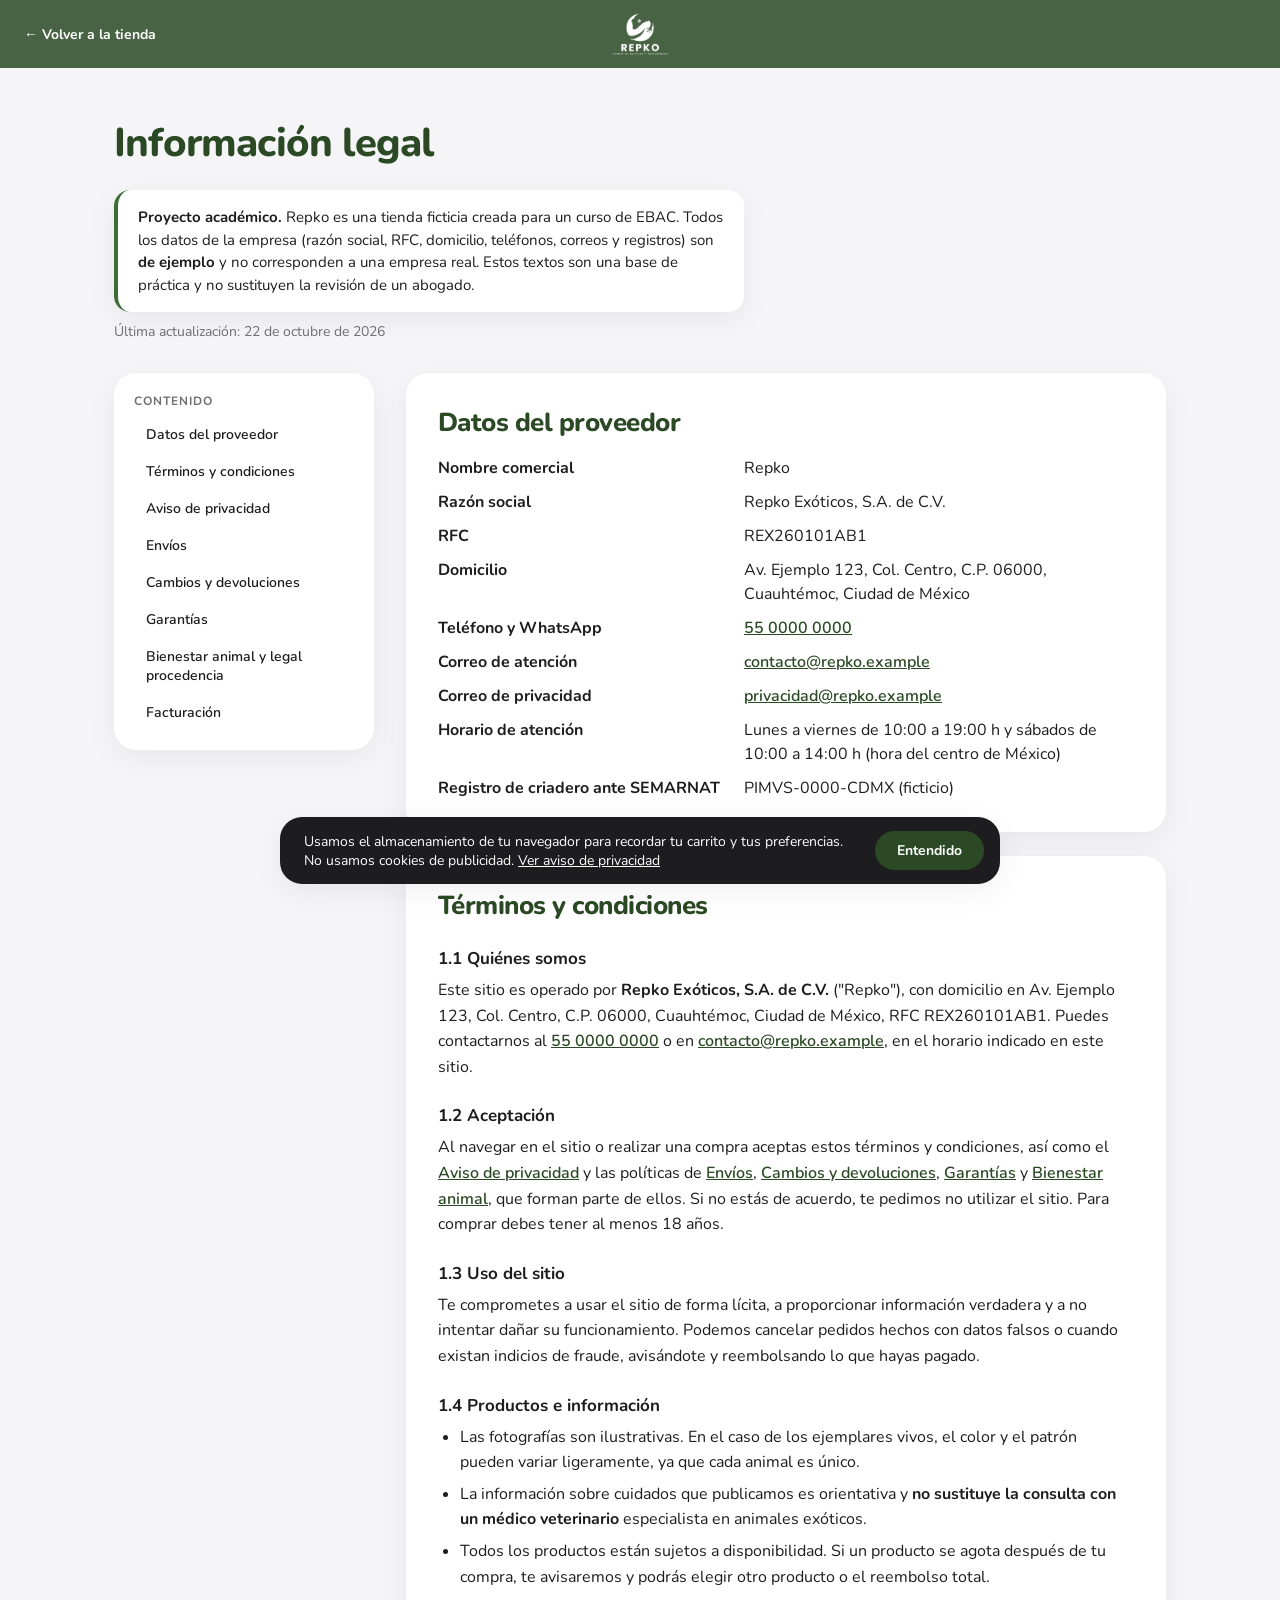
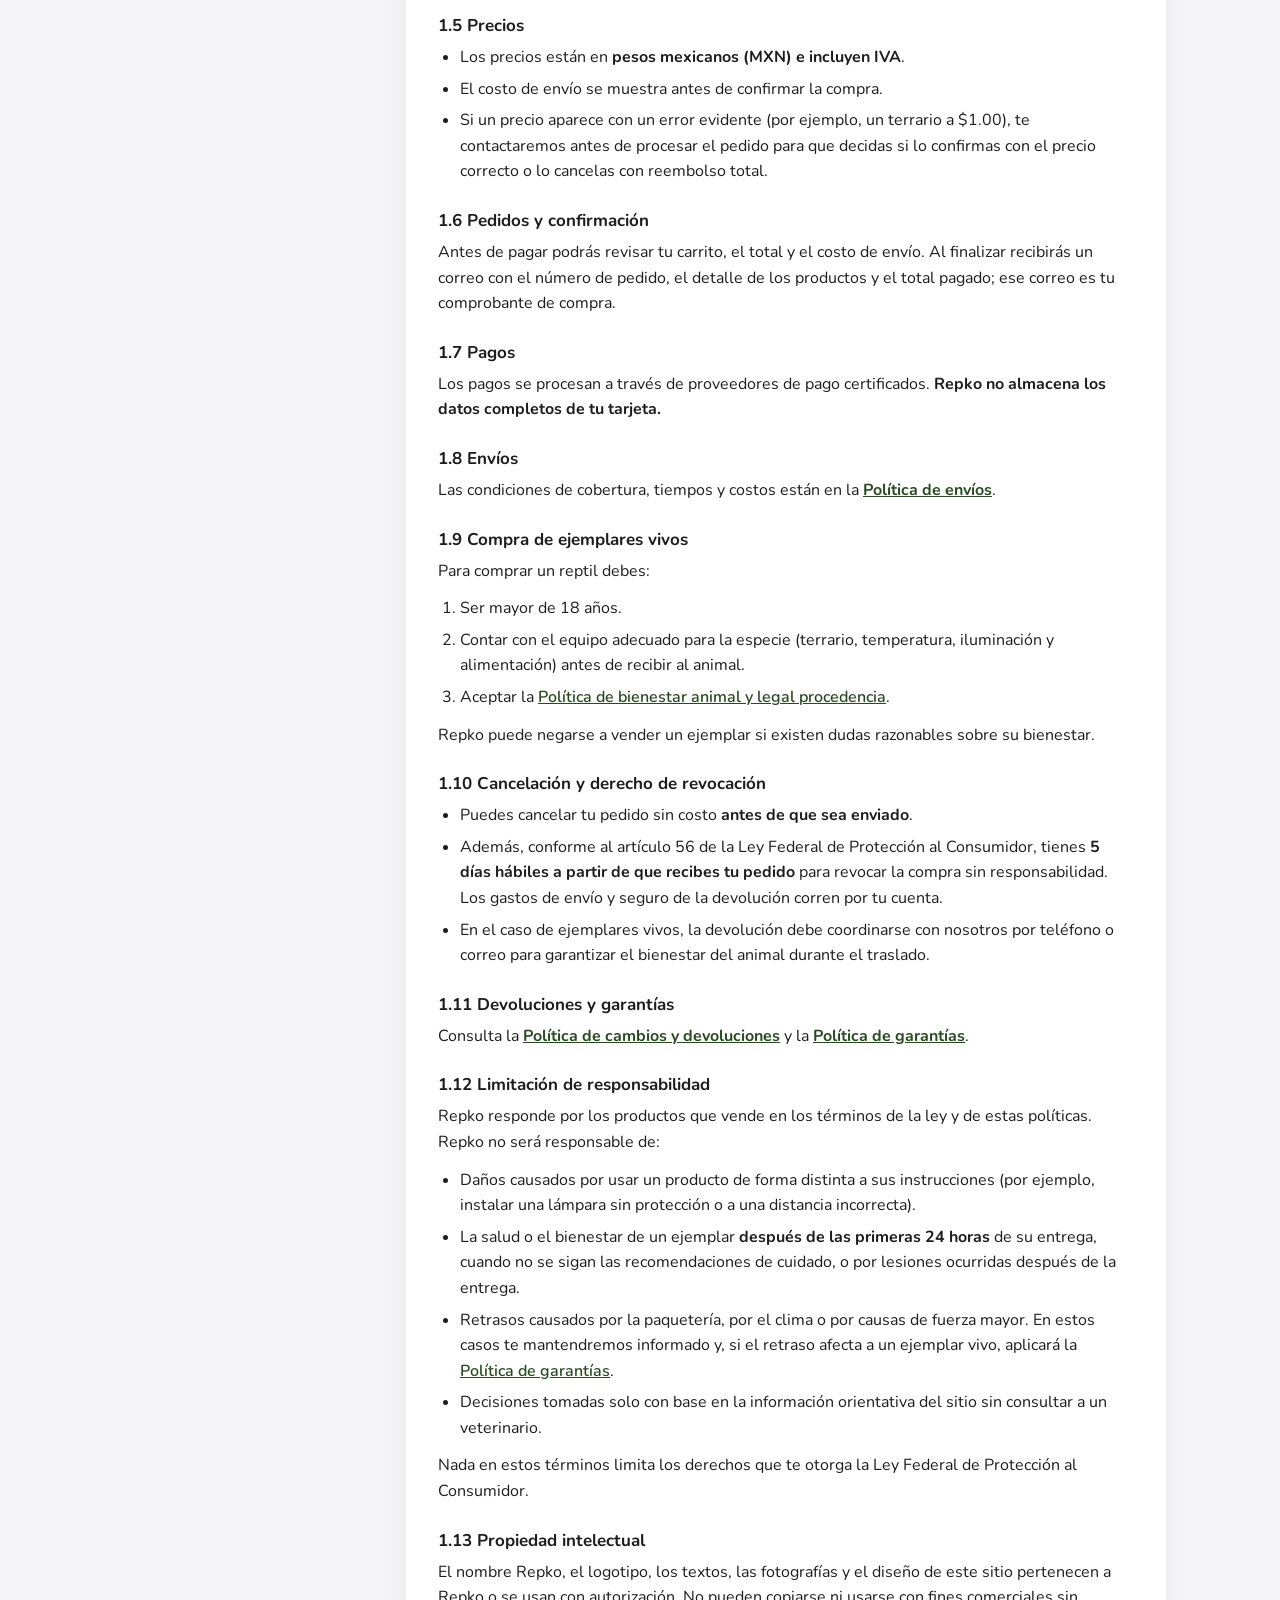
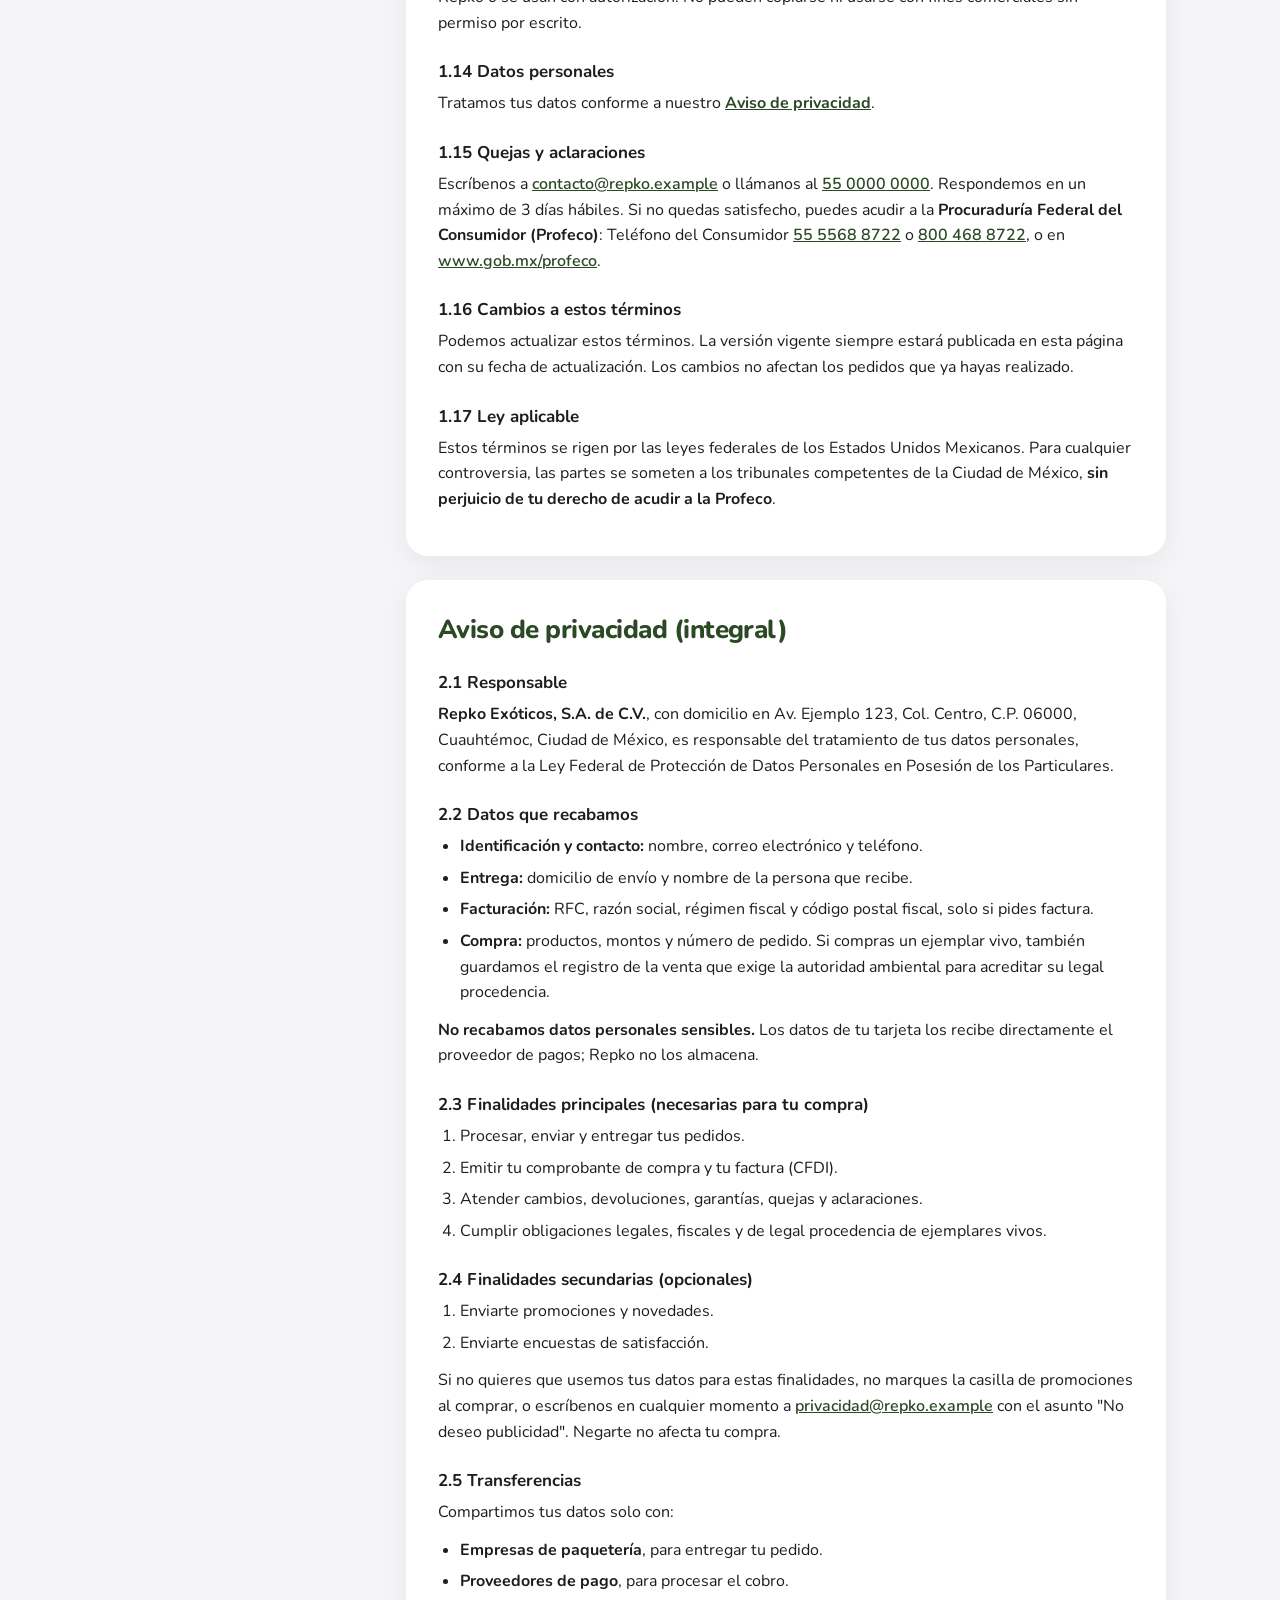
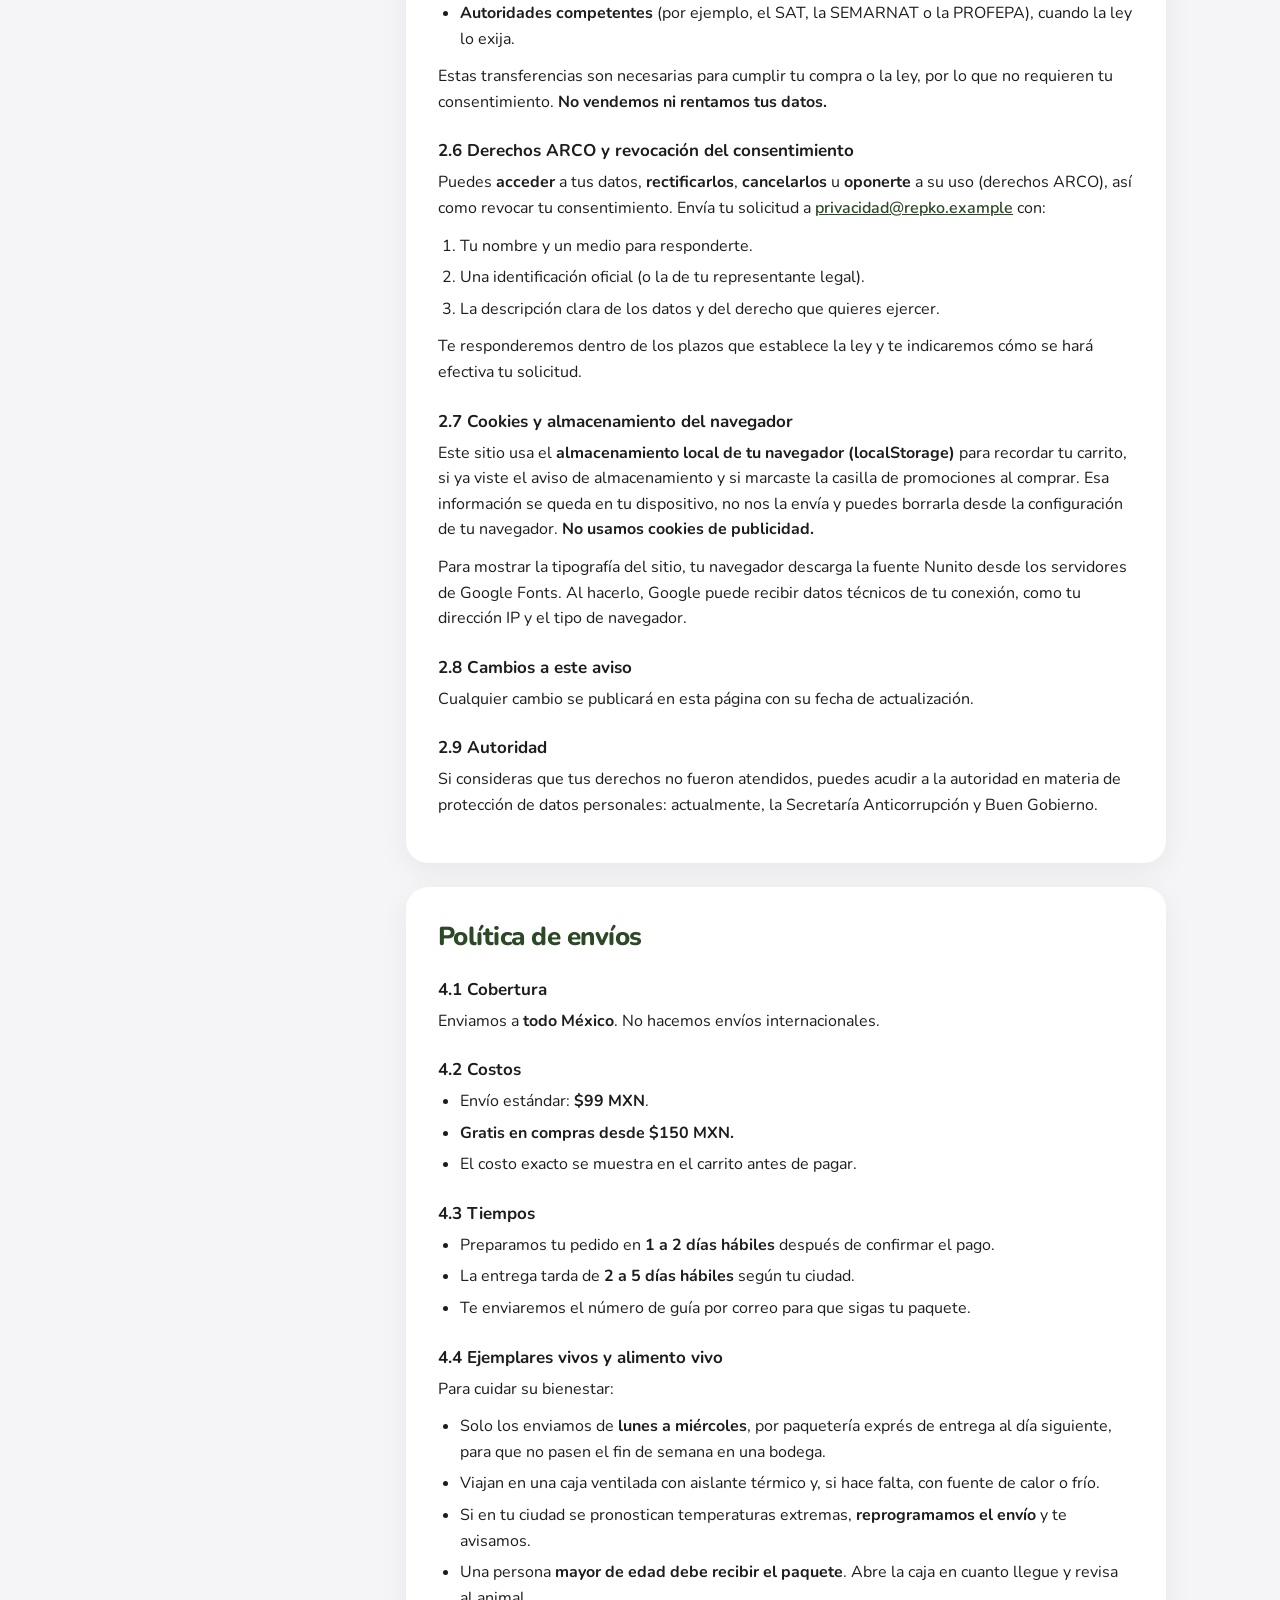
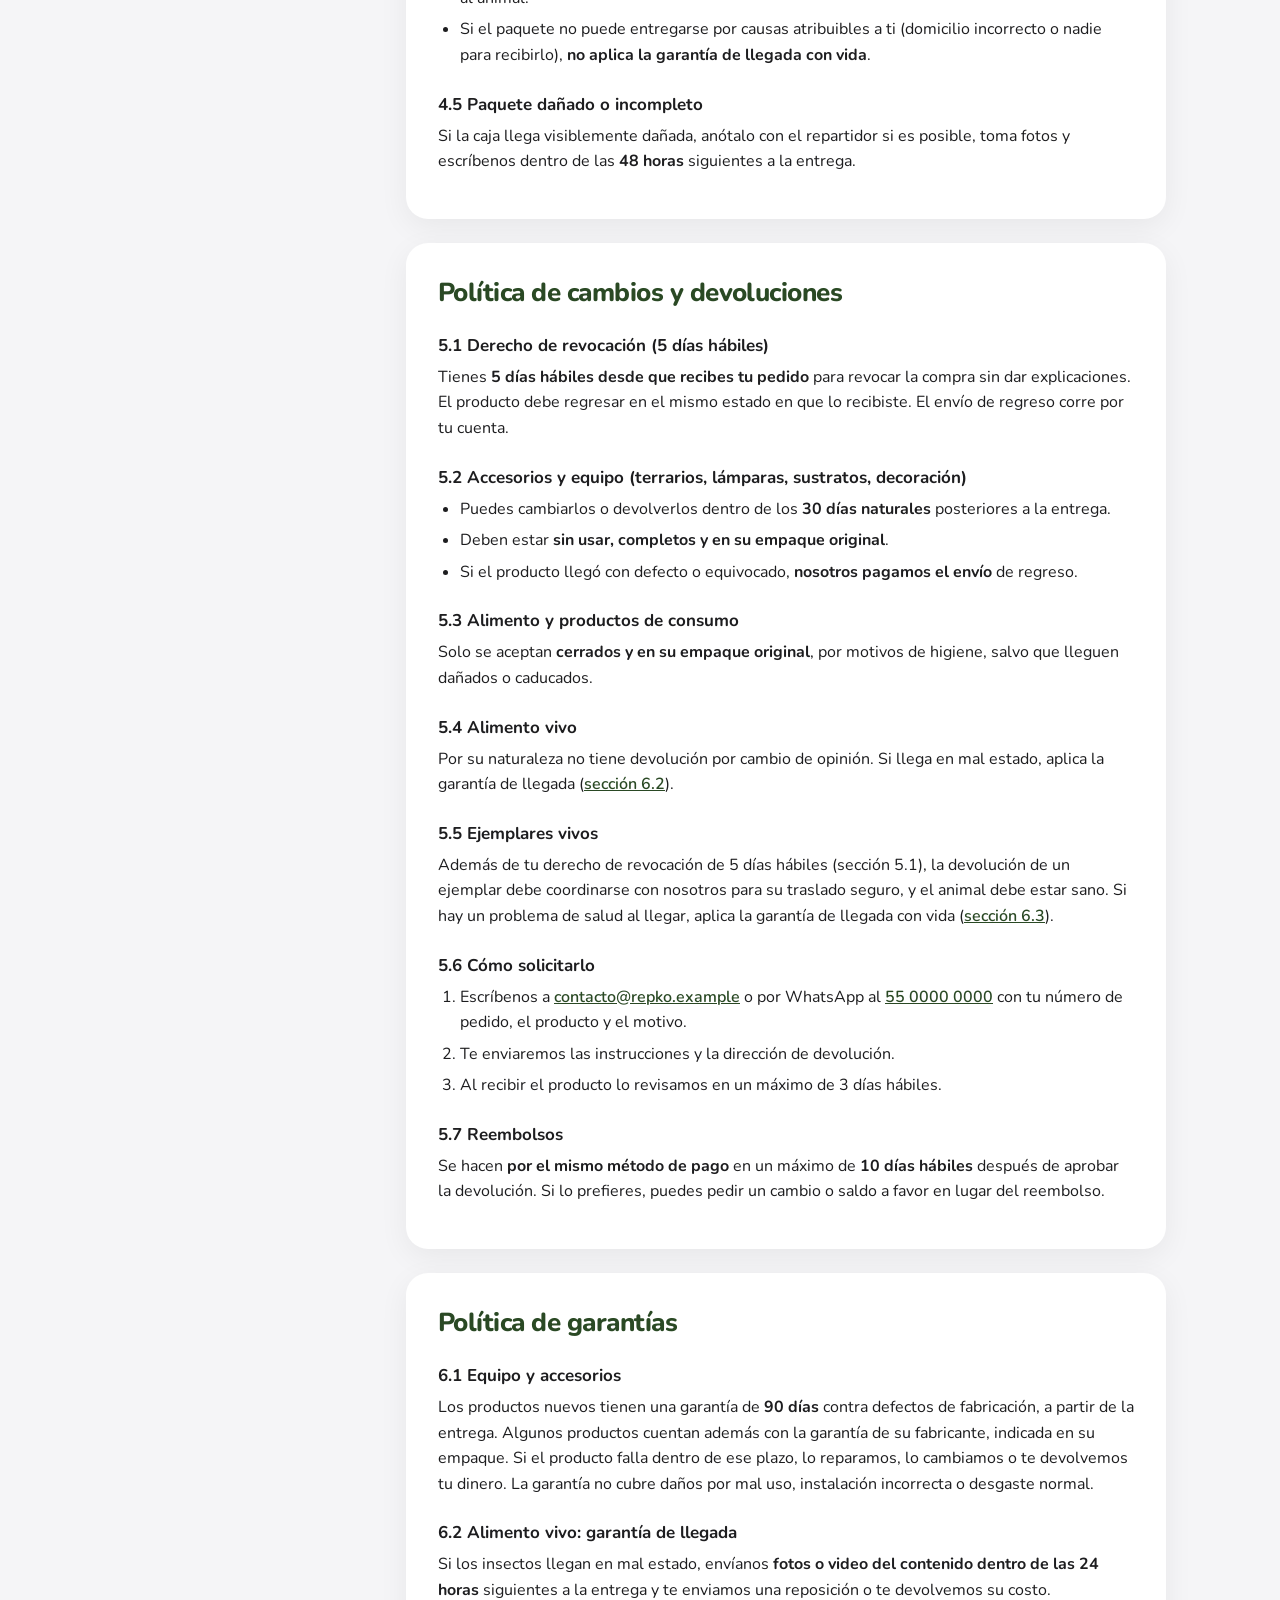
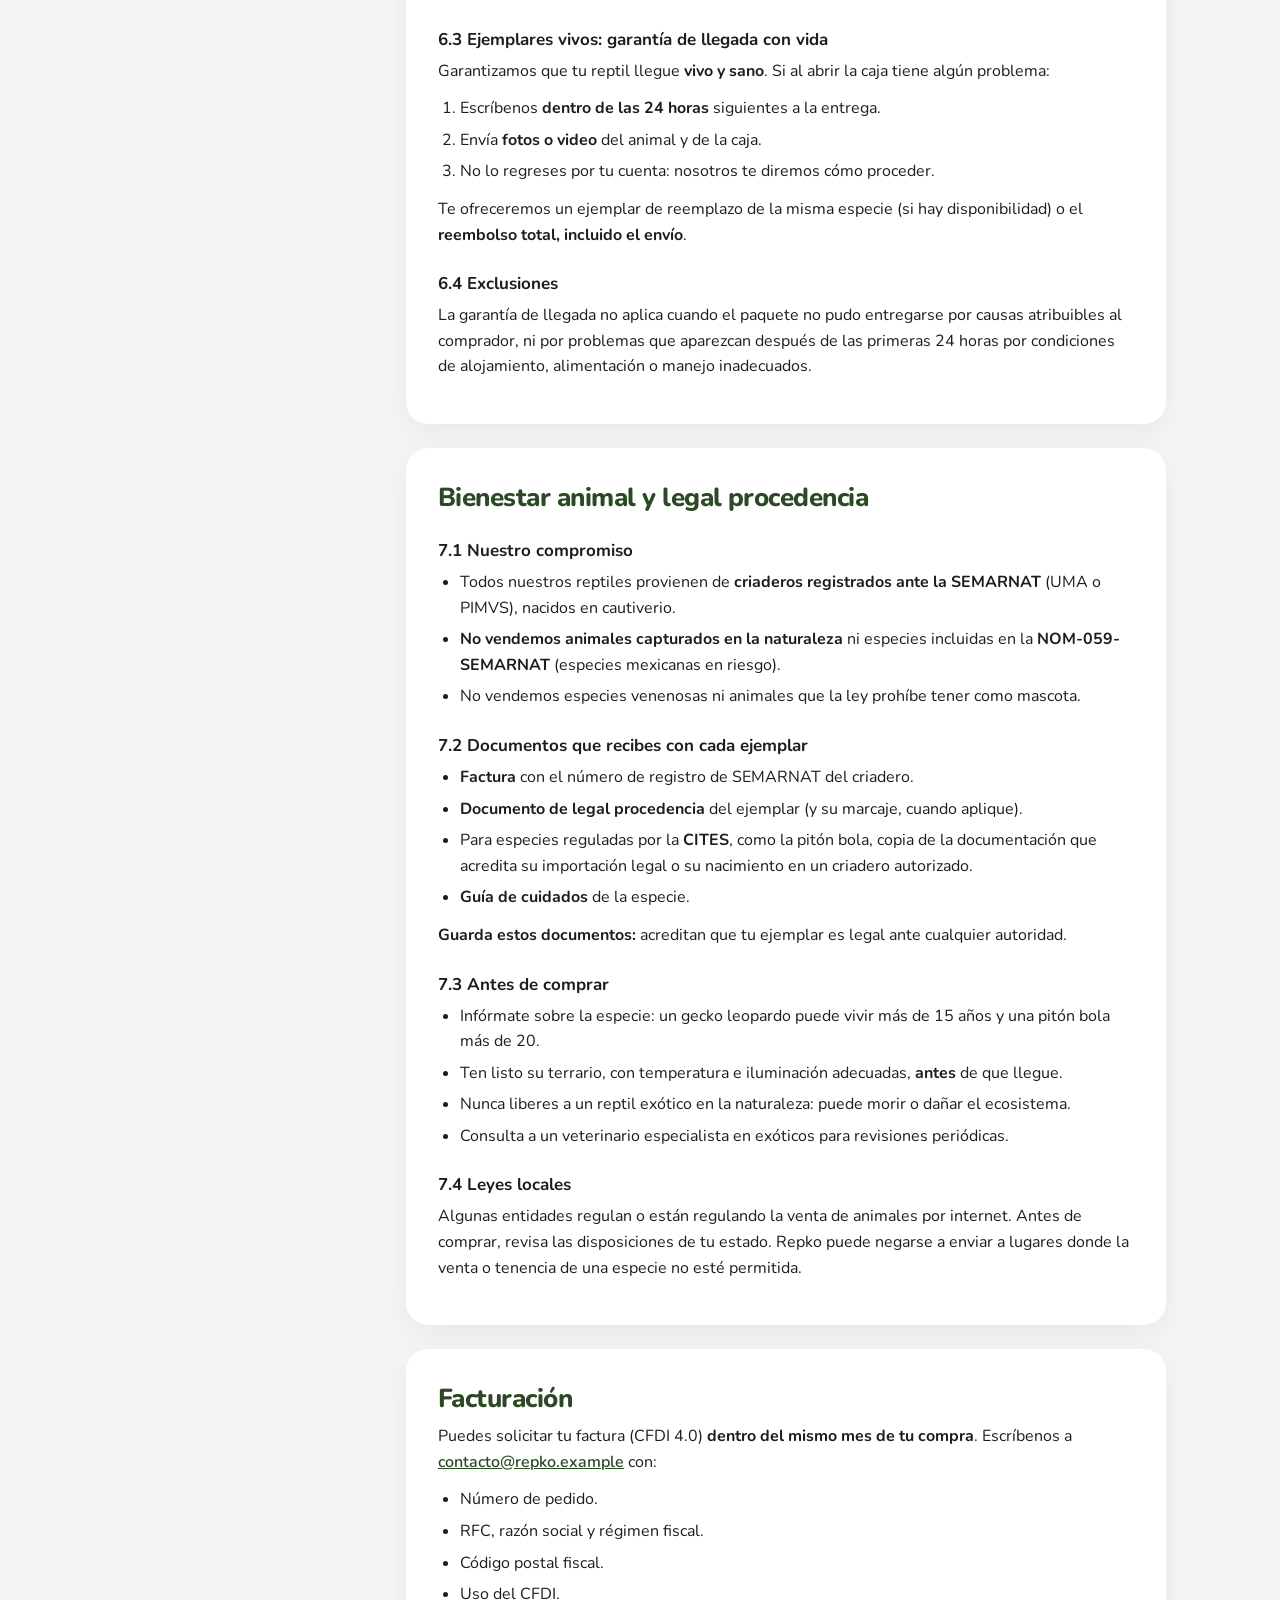
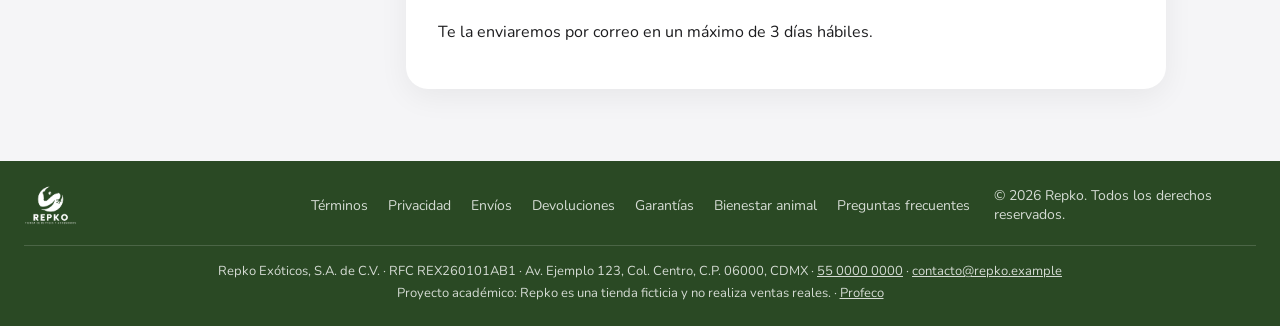
==== commit abe879f4: "Agrega README con capturas y corrige textos de privacidad" ====
--- a/legal.html
+++ b/legal.html
@@ -197,7 +197,8 @@
                     <p>Te responderemos dentro de los plazos que establece la ley y te indicaremos cómo se hará efectiva tu solicitud.</p>
 
                     <h3>2.7 Cookies y almacenamiento del navegador</h3>
-                    <p>Este sitio usa el <strong>almacenamiento local de tu navegador (localStorage)</strong> para recordar tu carrito y si ya viste el aviso de almacenamiento. Esa información se queda en tu dispositivo, no nos la envía y puedes borrarla desde la configuración de tu navegador. <strong>No usamos cookies de publicidad.</strong></p>
+                    <p>Este sitio usa el <strong>almacenamiento local de tu navegador (localStorage)</strong> para recordar tu carrito, si ya viste el aviso de almacenamiento y si marcaste la casilla de promociones al comprar. Esa información se queda en tu dispositivo, no nos la envía y puedes borrarla desde la configuración de tu navegador. <strong>No usamos cookies de publicidad.</strong></p>
+                    <p>Para mostrar la tipografía del sitio, tu navegador descarga la fuente Nunito desde los servidores de Google Fonts. Al hacerlo, Google puede recibir datos técnicos de tu conexión, como tu dirección IP y el tipo de navegador.</p>
 
                     <h3>2.8 Cambios a este aviso</h3>
                     <p>Cualquier cambio se publicará en esta página con su fecha de actualización.</p>
@@ -365,7 +366,7 @@
     </footer>
 
     <div class="storage-notice" role="region" aria-label="Aviso de almacenamiento" hidden>
-        <p class="storage-notice__text">Usamos el almacenamiento de tu navegador para recordar tu carrito. No usamos cookies de publicidad. <a href="legal.html#privacidad">Ver aviso de privacidad</a></p>
+        <p class="storage-notice__text">Usamos el almacenamiento de tu navegador para recordar tu carrito y tus preferencias. No usamos cookies de publicidad. <a href="legal.html#privacidad">Ver aviso de privacidad</a></p>
         <button class="storage-notice__button" type="button">Entendido</button>
     </div>
 
